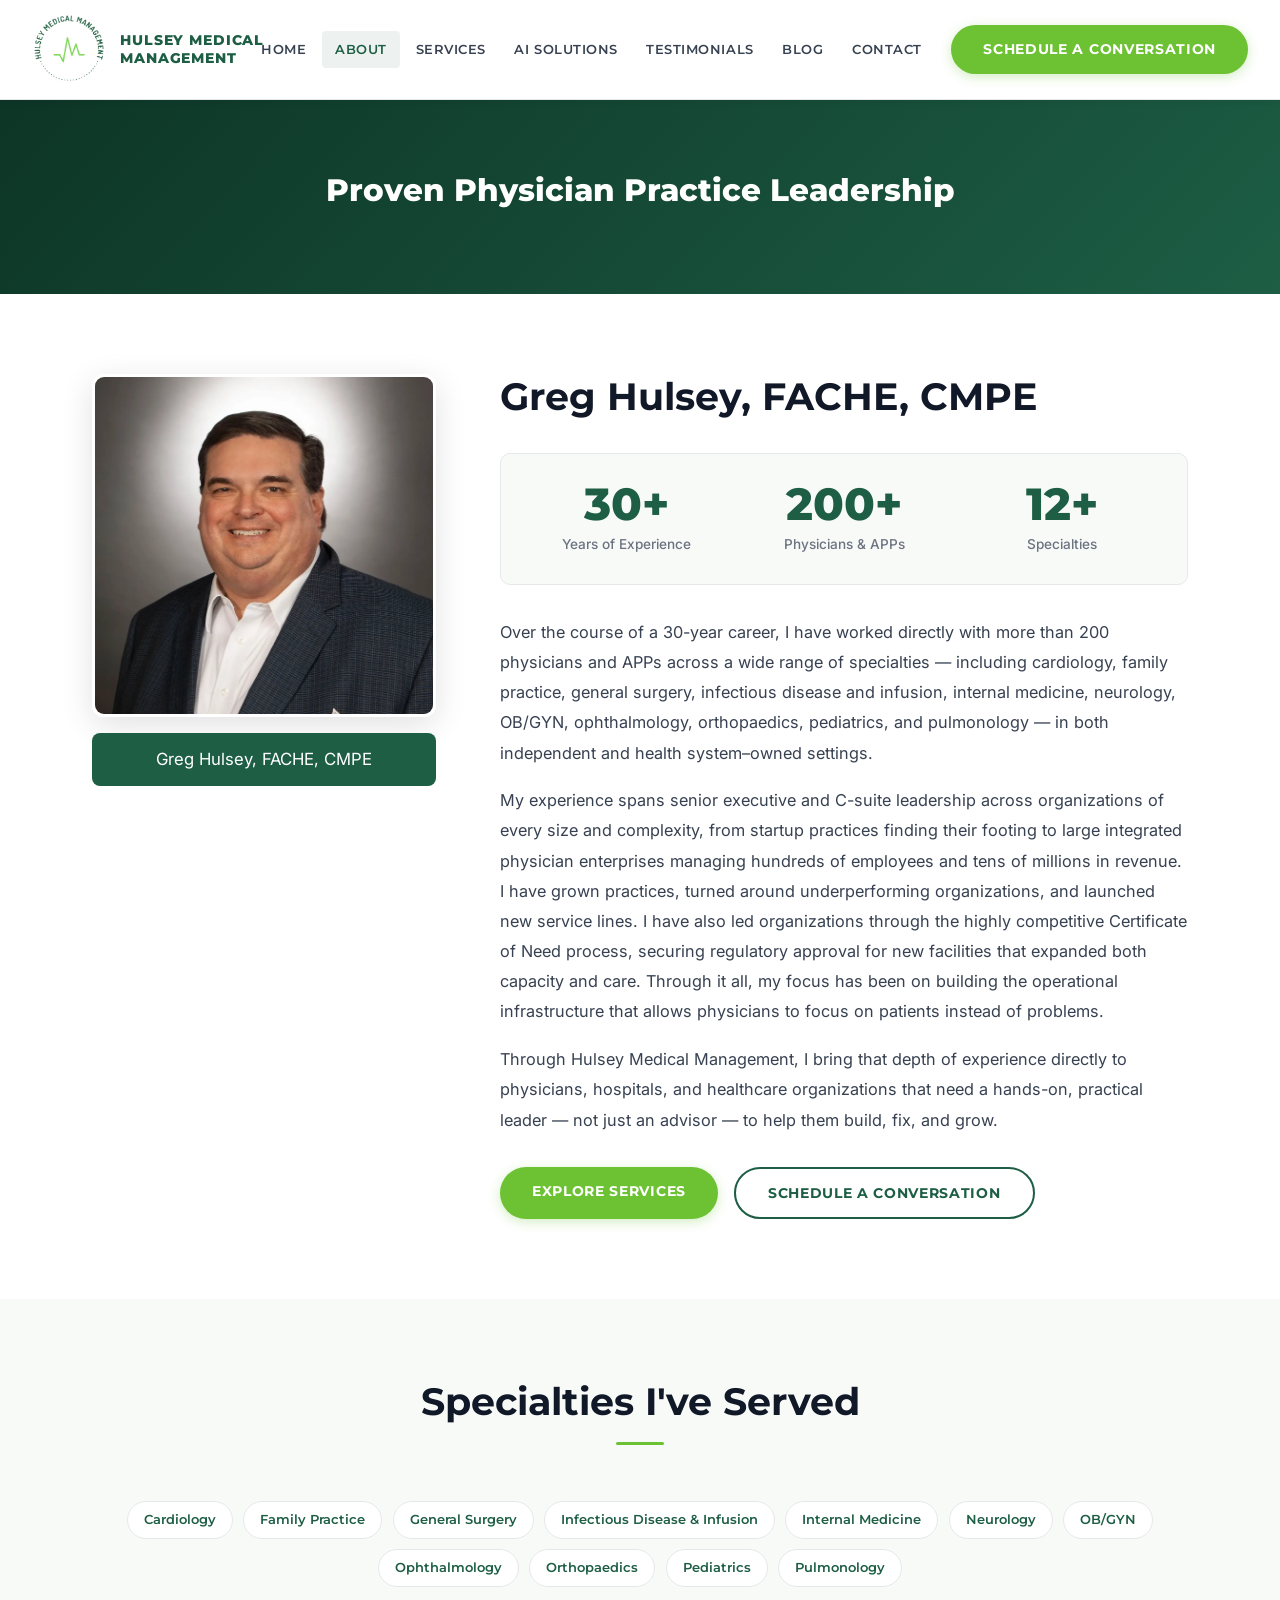
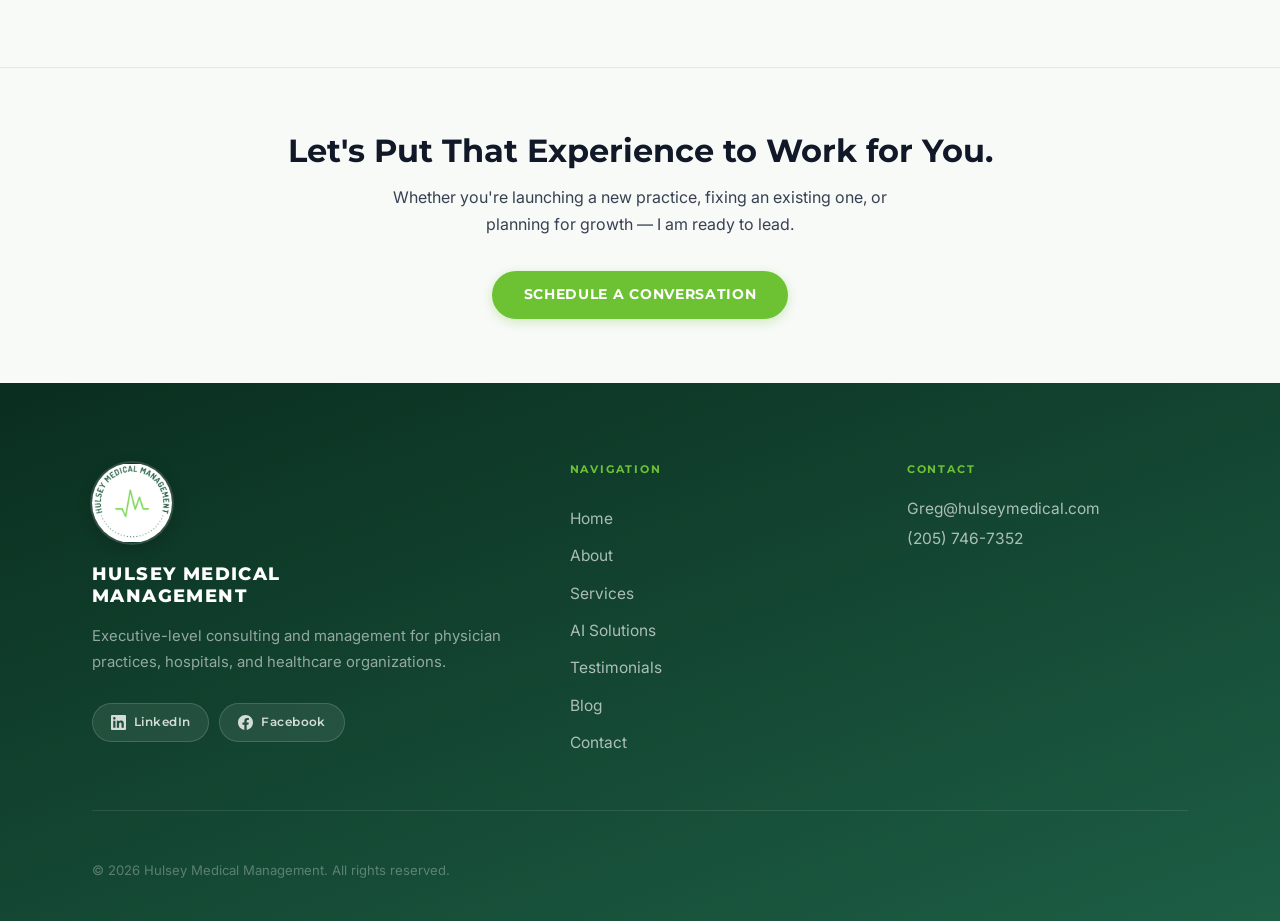
==== about.html @ b19ab96b "Fix hero logo clipping and increase size to 180px Replaced border with box-shadow on hero and footer" ====
﻿<!DOCTYPE html>
<html lang="en">
<head>
  <meta charset="UTF-8" />
  <meta name="viewport" content="width=device-width, initial-scale=1.0" />
  <title>About Greg Hulsey | Hulsey Medical Management</title>
  <meta name="description" content="30 years of senior executive and C-suite leadership across physician practices of every size and complexity." />
  <link rel="stylesheet" href="css/styles.css?v=3" />
</head>
<body>

  <nav class="nav" role="navigation" aria-label="Main navigation">
    <div class="nav__inner">
      <a href="index.html" class="nav__logo"><img src="images/logo.png" alt="Hulsey Medical Management" /><span class="nav__logo-text">Hulsey Medical<br>Management</span></a>
      <ul class="nav__links" role="list">
        <li><a href="index.html">Home</a></li>
        <li><a href="about.html">About</a></li>
        <li><a href="services.html">Services</a></li>
        <li><a href="ai-services.html">AI Solutions</a></li>
        <li><a href="testimonials.html">Testimonials</a></li>
        <li><a href="blog.html">Blog</a></li>
        <li><a href="contact.html">Contact</a></li>
      </ul>
      <div class="nav__actions">
        <a href="contact.html" class="btn btn--primary nav__cta">Schedule a Conversation</a>
        <button class="nav__hamburger" aria-label="Toggle menu"><span></span><span></span><span></span></button>
      </div>
    </div>
  </nav>
  <nav class="nav__mobile" aria-label="Mobile navigation">
    <a href="index.html">Home</a><a href="about.html">About</a><a href="services.html">Services</a>
    <a href="ai-services.html">AI Solutions</a><a href="testimonials.html">Testimonials</a>
    <a href="blog.html">Blog</a><a href="contact.html">Contact</a>
  </nav>

  <header class="page-header">
    <div class="container">
      <div class="fade-in">
        <h1>Proven Physician Practice Leadership</h1>
      </div>
    </div>
  </header>

  <section class="section">
    <div class="container">
      <div class="about-layout">

        <div class="about-photo fade-in">
          <img src="images/greg-hulsey.png" alt="Greg Hulsey, FACHE, CMPE" />
          <div class="about-photo__tag">
            <span>Greg Hulsey, FACHE, CMPE</span>
          </div>
        </div>

        <div class="about-content fade-in fade-in-delay-1">
          <h2>Greg Hulsey, FACHE, CMPE</h2>

          <div class="about-stats">
            <div style="text-align:center;">
              <div class="stat__number">30+</div>
              <div class="stat__label">Years of Experience</div>
            </div>
            <div style="text-align:center;">
              <div class="stat__number">200+</div>
              <div class="stat__label">Physicians &amp; APPs</div>
            </div>
            <div style="text-align:center;">
              <div class="stat__number">12+</div>
              <div class="stat__label">Specialties</div>
            </div>
          </div>

          <p>Over the course of a 30-year career, I have worked directly with more than 200 physicians and APPs across a wide range of specialties — including cardiology, family practice, general surgery, infectious disease and infusion, internal medicine, neurology, OB/GYN, ophthalmology, orthopaedics, pediatrics, and pulmonology — in both independent and health system–owned settings.</p>

          <p>My experience spans senior executive and C-suite leadership across organizations of every size and complexity, from startup practices finding their footing to large integrated physician enterprises managing hundreds of employees and tens of millions in revenue. I have grown practices, turned around underperforming organizations, and launched new service lines. I have also led organizations through the highly competitive Certificate of Need process, securing regulatory approval for new facilities that expanded both capacity and care. Through it all, my focus has been on building the operational infrastructure that allows physicians to focus on patients instead of problems.</p>

          <p>Through Hulsey Medical Management, I bring that depth of experience directly to physicians, hospitals, and healthcare organizations that need a hands-on, practical leader — not just an advisor — to help them build, fix, and grow.</p>

          <div style="margin-top: 2rem; display: flex; gap: 1rem; flex-wrap: wrap;">
            <a href="services.html" class="btn btn--primary">Explore Services</a>
            <a href="contact.html" class="btn btn--ghost">Schedule a Conversation</a>
          </div>
        </div>

      </div>
    </div>
  </section>

  <!-- SPECIALTIES -->
  <section class="section section--tinted">
    <div class="container">
      <div class="section__header fade-in">
        <h2>Specialties I've Served</h2>
        <div class="section__divider"></div>
      </div>
      <div style="display:flex; flex-wrap:wrap; gap:0.65rem; justify-content:center;" class="fade-in fade-in-delay-1">
        <span style="background:var(--white); border:1.5px solid var(--border); color:var(--dark-green); padding:0.45rem 1rem; border-radius:50px; font-family:'Montserrat',sans-serif; font-size:0.8rem; font-weight:600;">Cardiology</span>
        <span style="background:var(--white); border:1.5px solid var(--border); color:var(--dark-green); padding:0.45rem 1rem; border-radius:50px; font-family:'Montserrat',sans-serif; font-size:0.8rem; font-weight:600;">Family Practice</span>
        <span style="background:var(--white); border:1.5px solid var(--border); color:var(--dark-green); padding:0.45rem 1rem; border-radius:50px; font-family:'Montserrat',sans-serif; font-size:0.8rem; font-weight:600;">General Surgery</span>
        <span style="background:var(--white); border:1.5px solid var(--border); color:var(--dark-green); padding:0.45rem 1rem; border-radius:50px; font-family:'Montserrat',sans-serif; font-size:0.8rem; font-weight:600;">Infectious Disease &amp; Infusion</span>
        <span style="background:var(--white); border:1.5px solid var(--border); color:var(--dark-green); padding:0.45rem 1rem; border-radius:50px; font-family:'Montserrat',sans-serif; font-size:0.8rem; font-weight:600;">Internal Medicine</span>
        <span style="background:var(--white); border:1.5px solid var(--border); color:var(--dark-green); padding:0.45rem 1rem; border-radius:50px; font-family:'Montserrat',sans-serif; font-size:0.8rem; font-weight:600;">Neurology</span>
        <span style="background:var(--white); border:1.5px solid var(--border); color:var(--dark-green); padding:0.45rem 1rem; border-radius:50px; font-family:'Montserrat',sans-serif; font-size:0.8rem; font-weight:600;">OB/GYN</span>
        <span style="background:var(--white); border:1.5px solid var(--border); color:var(--dark-green); padding:0.45rem 1rem; border-radius:50px; font-family:'Montserrat',sans-serif; font-size:0.8rem; font-weight:600;">Ophthalmology</span>
        <span style="background:var(--white); border:1.5px solid var(--border); color:var(--dark-green); padding:0.45rem 1rem; border-radius:50px; font-family:'Montserrat',sans-serif; font-size:0.8rem; font-weight:600;">Orthopaedics</span>
        <span style="background:var(--white); border:1.5px solid var(--border); color:var(--dark-green); padding:0.45rem 1rem; border-radius:50px; font-family:'Montserrat',sans-serif; font-size:0.8rem; font-weight:600;">Pediatrics</span>
        <span style="background:var(--white); border:1.5px solid var(--border); color:var(--dark-green); padding:0.45rem 1rem; border-radius:50px; font-family:'Montserrat',sans-serif; font-size:0.8rem; font-weight:600;">Pulmonology</span>
      </div>
    </div>
  </section>

  <div class="cta-strip">
    <div class="container">
      <div class="fade-in">
        <h2>Let's Put That Experience to Work for You.</h2>
        <p>Whether you're launching a new practice, fixing an existing one, or planning for growth — I am ready to lead.</p>
        <a href="contact.html" class="btn btn--primary">Schedule a Conversation</a>
      </div>
    </div>
  </div>

  <footer class="footer">
    <div class="container">
      <div class="footer__inner">
        <div class="footer__brand">
          <img src="images/logo.png" alt="Hulsey Medical Management" class="footer__logo" />
          <div class="footer__brand-name">Hulsey Medical<br>Management</div>
          <p>Executive-level consulting and management for physician practices, hospitals, and healthcare organizations.</p>
          <div class="footer__social">
            <a href="https://www.linkedin.com/company/109544073" target="_blank" rel="noopener" class="footer__social-link"><svg xmlns="http://www.w3.org/2000/svg" width="15" height="15" viewBox="0 0 24 24" fill="currentColor"><path d="M20.447 20.452h-3.554v-5.569c0-1.328-.027-3.037-1.852-3.037-1.853 0-2.136 1.445-2.136 2.939v5.667H9.351V9h3.414v1.561h.046c.477-.9 1.637-1.85 3.37-1.85 3.601 0 4.267 2.37 4.267 5.455v6.286zM5.337 7.433c-1.144 0-2.063-.926-2.063-2.065 0-1.138.92-2.063 2.063-2.063 1.14 0 2.064.925 2.064 2.063 0 1.139-.925 2.065-2.064 2.065zm1.782 13.019H3.555V9h3.564v11.452zM22.225 0H1.771C.792 0 0 .774 0 1.729v20.542C0 23.227.792 24 1.771 24h20.451C23.2 24 24 23.227 24 22.271V1.729C24 .774 23.2 0 22.222 0h.003z"/></svg> LinkedIn</a>
            <a href="https://www.facebook.com/profile.php?id=61579314591625" target="_blank" rel="noopener" class="footer__social-link"><svg xmlns="http://www.w3.org/2000/svg" width="15" height="15" viewBox="0 0 24 24" fill="currentColor"><path d="M24 12.073c0-6.627-5.373-12-12-12s-12 5.373-12 12c0 5.99 4.388 10.954 10.125 11.854v-8.385H7.078v-3.47h3.047V9.43c0-3.007 1.792-4.669 4.533-4.669 1.312 0 2.686.235 2.686.235v2.953H15.83c-1.491 0-1.956.925-1.956 1.874v2.25h3.328l-.532 3.47h-2.796v8.385C19.612 23.027 24 18.062 24 12.073z"/></svg> Facebook</a>
          </div>
        </div>
        <div>
          <h4>Navigation</h4>
          <ul class="footer__links">
            <li><a href="index.html">Home</a></li>
            <li><a href="about.html">About</a></li>
            <li><a href="services.html">Services</a></li>
            <li><a href="ai-services.html">AI Solutions</a></li>
            <li><a href="testimonials.html">Testimonials</a></li>
            <li><a href="blog.html">Blog</a></li>
            <li><a href="contact.html">Contact</a></li>
          </ul>
        </div>
        <div class="footer__contact">
          <h4>Contact</h4>
          <p><a href="mailto:Greg@hulseymedical.com">Greg@hulseymedical.com</a></p>
          <p><a href="tel:+12057467352">(205) 746-7352</a></p>
        </div>
      </div>
      <div class="footer__bottom">
        <p>&copy; 2026 Hulsey Medical Management. All rights reserved.</p>
        
      </div>
    </div>
  </footer>

  <script src="js/main.js"></script>
</body>
</html>
---- css/styles.css ----
/* ============================================================
   HMM Website — Shared Stylesheet
   Colors: #1D5E45 (dark green), #6DC234 (lime), #f8faf8 (off-white)
   ============================================================ */

@import url('https://fonts.googleapis.com/css2?family=Montserrat:wght@400;600;700;800&family=Inter:wght@300;400;500;600&display=swap');

:root {
  --dark-green: #1D5E45;
  --lime-green: #6DC234;
  --lime-hover: #5aaa28;
  --off-white: #f8faf8;
  --border: #e5e7eb;
  --white: #ffffff;
  --text-dark: #111827;
  --text-body: #374151;
  --text-light: #6b7280;
  --shadow-sm: 0 1px 4px rgba(0,0,0,0.06);
  --shadow: 0 4px 20px rgba(0,0,0,0.07);
  --shadow-hover: 0 8px 32px rgba(0,0,0,0.12);
  --nav-height: 100px;
  --radius: 8px;
  --transition: all 0.25s ease;
}

*, *::before, *::after { box-sizing: border-box; margin: 0; padding: 0; }
html { scroll-behavior: smooth; font-size: 16px; }

body {
  font-family: 'Inter', system-ui, sans-serif;
  color: var(--text-body);
  background: var(--white);
  line-height: 1.7;
  padding-top: var(--nav-height);
}

img { max-width: 100%; height: auto; display: block; }
a { color: inherit; text-decoration: none; }
ul { list-style: none; }

/* ── Typography ── */
h1, h2, h3, h4 {
  font-family: 'Montserrat', sans-serif;
  font-weight: 700;
  line-height: 1.2;
  color: var(--text-dark);
}
h1 { font-size: clamp(2rem, 4.5vw, 3.6rem); font-weight: 800; }
h2 { font-size: clamp(1.6rem, 3vw, 2.5rem); }
h3 { font-size: clamp(1.1rem, 2vw, 1.35rem); }
h4 { font-size: 1rem; }
p { margin-bottom: 1.1rem; }
p:last-child { margin-bottom: 0; }

/* ── Layout ── */
.container { max-width: 1160px; margin: 0 auto; padding: 0 2rem; }

.section { padding: 80px 0; }
.section--tinted { background: var(--off-white); }

.section__header { text-align: center; margin-bottom: 56px; }
.section__header h2 { margin-bottom: 0.85rem; color: var(--text-dark); }
.section__header p { font-size: 1.05rem; max-width: 680px; margin: 0 auto; color: var(--text-body); }

.section__divider {
  width: 48px; height: 3px;
  background: var(--lime-green);
  border-radius: 2px;
  margin: 1rem auto 0;
}

/* ============================================================
   NAVIGATION — White bar
   ============================================================ */

.nav {
  position: fixed;
  top: 0; left: 0; right: 0;
  height: var(--nav-height);
  background: var(--white);
  z-index: 1000;
  border-bottom: 1px solid var(--border);
  box-shadow: 0 1px 8px rgba(0,0,0,0.06);
}

.nav__inner {
  display: grid;
  grid-template-columns: auto 1fr auto;
  align-items: center;
  height: 100%;
  max-width: 1280px;
  margin: 0 auto;
  padding: 0 2rem;
  gap: 1rem;
}

.nav__logo { display: flex; align-items: center; gap: 0.9rem; }
.nav__logo img { height: 72px; width: auto; object-fit: contain; flex-shrink: 0; }
.nav__logo-text {
  font-family: 'Montserrat', sans-serif;
  font-size: 0.88rem;
  font-weight: 800;
  letter-spacing: 0.06em;
  text-transform: uppercase;
  color: var(--dark-green);
  line-height: 1.25;
  white-space: nowrap;
}

.nav__links {
  display: flex;
  align-items: center;
  justify-content: center;
  gap: 0.1rem;
}

.nav__actions {
  display: flex;
  align-items: center;
  justify-content: flex-end;
  gap: 0.75rem;
}

.nav__cta {
  padding: 0.55rem 1.3rem;
  font-size: 0.75rem;
  white-space: nowrap;
}

.nav__links a {
  display: inline-block;
  padding: 0.45rem 0.85rem;
  color: var(--text-body);
  font-family: 'Montserrat', sans-serif;
  font-size: 0.8rem;
  font-weight: 600;
  letter-spacing: 0.04em;
  text-transform: uppercase;
  border-radius: 4px;
  transition: var(--transition);
  white-space: nowrap;
}

.nav__links a:hover {
  color: var(--dark-green);
  background: rgba(29,94,69,0.06);
}

.nav__links a.active {
  color: var(--dark-green);
  background: rgba(29,94,69,0.08);
}

/* Mobile hamburger */
.nav__hamburger {
  display: none;
  flex-direction: column;
  gap: 5px;
  cursor: pointer;
  padding: 8px;
  background: none;
  border: none;
}
.nav__hamburger span {
  display: block;
  width: 24px; height: 2px;
  background: var(--text-dark);
  border-radius: 2px;
  transition: var(--transition);
}
.nav__hamburger.open span:nth-child(1) { transform: translateY(7px) rotate(45deg); }
.nav__hamburger.open span:nth-child(2) { opacity: 0; }
.nav__hamburger.open span:nth-child(3) { transform: translateY(-7px) rotate(-45deg); }

.nav__mobile {
  display: none;
  position: fixed;
  top: var(--nav-height);
  left: 0; right: 0;
  background: var(--white);
  border-bottom: 1px solid var(--border);
  padding: 1rem 2rem 1.5rem;
  z-index: 999;
  flex-direction: column;
  gap: 0.15rem;
  box-shadow: 0 8px 24px rgba(0,0,0,0.08);
}
.nav__mobile.open { display: flex; }
.nav__mobile a {
  color: var(--text-body);
  font-family: 'Montserrat', sans-serif;
  font-size: 0.88rem;
  font-weight: 600;
  letter-spacing: 0.04em;
  text-transform: uppercase;
  padding: 0.65rem 0.75rem;
  border-radius: 4px;
  transition: var(--transition);
}
.nav__mobile a:hover { color: var(--dark-green); background: rgba(29,94,69,0.05); }
.nav__mobile a.active { color: var(--dark-green); font-weight: 700; }

/* ============================================================
   BUTTONS
   ============================================================ */

.btn {
  display: inline-block;
  padding: 0.8rem 2rem;
  border-radius: 50px;
  font-family: 'Montserrat', sans-serif;
  font-size: 0.85rem;
  font-weight: 700;
  letter-spacing: 0.05em;
  text-transform: uppercase;
  transition: var(--transition);
  cursor: pointer;
  border: none;
}
.btn--primary {
  background: var(--lime-green);
  color: var(--white);
  box-shadow: 0 3px 12px rgba(109,194,52,0.3);
}
.btn--primary:hover {
  background: var(--lime-hover);
  transform: translateY(-2px);
  box-shadow: 0 6px 20px rgba(109,194,52,0.4);
}
.btn--outline {
  background: transparent;
  color: var(--white);
  border: 2px solid rgba(255,255,255,0.55);
}
.btn--outline:hover {
  background: rgba(255,255,255,0.1);
  border-color: var(--white);
  transform: translateY(-2px);
}
.btn--green {
  background: var(--dark-green);
  color: var(--white);
}
.btn--green:hover {
  background: #174d38;
  transform: translateY(-2px);
  box-shadow: var(--shadow-hover);
}
.btn--ghost {
  background: transparent;
  color: var(--dark-green);
  border: 2px solid var(--dark-green);
}
.btn--ghost:hover {
  background: var(--dark-green);
  color: var(--white);
  transform: translateY(-2px);
}

/* ============================================================
   HERO
   ============================================================ */

.hero__logo { margin-bottom: 2rem; }
.hero__logo img {
  width: 180px;
  height: 180px;
  object-fit: contain;
  margin: 0 auto;
  border-radius: 50%;
  box-shadow: 0 0 0 3px rgba(109,194,52,0.5), 0 0 0 14px rgba(109,194,52,0.08), 0 8px 40px rgba(0,0,0,0.3);
}

.hero {
  position: relative;
  min-height: calc(90vh - var(--nav-height));
  display: flex;
  align-items: center;
  justify-content: center;
  text-align: center;
  background: linear-gradient(135deg, #0d3526 0%, var(--dark-green) 55%, #1a6b4a 100%);
  overflow: hidden;
}
.hero::before {
  content: '';
  position: absolute; inset: 0;
  background:
    radial-gradient(ellipse 55% 55% at 15% 85%, rgba(109,194,52,0.07) 0%, transparent 70%),
    radial-gradient(ellipse 40% 40% at 85% 15%, rgba(109,194,52,0.05) 0%, transparent 70%);
  pointer-events: none;
}
.hero__content {
  position: relative; z-index: 1;
  max-width: 820px;
  padding: 4rem 2rem;
}
.hero__eyebrow {
  display: inline-block;
  background: rgba(109,194,52,0.15);
  color: var(--lime-green);
  font-family: 'Montserrat', sans-serif;
  font-size: 0.75rem; font-weight: 700;
  letter-spacing: 0.16em; text-transform: uppercase;
  padding: 0.35rem 1.1rem;
  border-radius: 50px;
  border: 1px solid rgba(109,194,52,0.28);
  margin-bottom: 1.5rem;
}
.hero h1 { color: var(--white); margin-bottom: 1.4rem; }
.hero__sub {
  font-size: 1.1rem;
  color: rgba(255,255,255,0.78);
  max-width: 640px;
  margin: 0 auto 2.5rem;
  line-height: 1.8;
}
.hero__cta { display: flex; gap: 1rem; justify-content: center; flex-wrap: wrap; }

/* ============================================================
   HOME — INTRO BLOCK
   ============================================================ */

.intro-block { padding: 80px 0; }
.intro-block__inner { max-width: 820px; margin: 0 auto; text-align: center; }
.intro-block h2 { font-size: clamp(1.5rem, 2.8vw, 2.1rem); margin-bottom: 1.25rem; }
.intro-block p { font-size: 1.05rem; line-height: 1.85; }

/* ============================================================
   HOME — SERVICE PREVIEW CARDS
   ============================================================ */

.preview-grid {
  display: grid;
  grid-template-columns: repeat(auto-fit, minmax(230px, 1fr));
  gap: 1.25rem;
}
.preview-card {
  background: var(--white);
  border-radius: var(--radius);
  padding: 1.75rem 1.5rem;
  border: 1px solid var(--border);
  border-top: 3px solid var(--lime-green);
  box-shadow: var(--shadow-sm);
  transition: var(--transition);
}
.preview-card:hover {
  transform: translateY(-3px);
  box-shadow: var(--shadow);
  border-top-color: var(--dark-green);
}
.preview-card h4 { color: var(--dark-green); margin-bottom: 0.5rem; font-size: 0.95rem; }
.preview-card p { font-size: 0.88rem; line-height: 1.65; margin: 0; }

/* ============================================================
   STAT NUMBERS (used on Home + About)
   ============================================================ */

.stats-row {
  display: grid;
  grid-template-columns: repeat(auto-fit, minmax(160px, 1fr));
  gap: 2rem;
  text-align: center;
}
.stat__number {
  font-family: 'Montserrat', sans-serif;
  font-size: 2.8rem; font-weight: 800;
  color: var(--dark-green);
  line-height: 1;
  margin-bottom: 0.4rem;
}
.stat__label { font-size: 0.85rem; color: var(--text-light); font-weight: 500; }

/* ============================================================
   ABOUT PAGE
   ============================================================ */

.about-layout {
  display: grid;
  grid-template-columns: 1fr 2fr;
  gap: 4rem;
  align-items: start;
}
.about-photo { position: sticky; top: calc(var(--nav-height) + 2rem); }
.about-photo img {
  width: 100%; border-radius: 12px;
  box-shadow: var(--shadow-hover);
  border: 3px solid var(--white);
}
.about-photo__tag {
  margin-top: 1rem;
  background: var(--dark-green);
  color: var(--white);
  text-align: center;
  padding: 0.75rem 1rem;
  border-radius: var(--radius);
}
.about-photo__tag strong { font-family: 'Montserrat',sans-serif; font-size: 1.05rem; }
.about-photo__tag span { font-size: 1.05rem; }

.about-stats {
  display: grid;
  grid-template-columns: repeat(3, 1fr);
  gap: 1.5rem;
  margin: 2rem 0;
  padding: 1.75rem;
  background: var(--off-white);
  border-radius: 10px;
  border: 1px solid var(--border);
}
.about-content h2 { margin-bottom: 1.25rem; }
.about-content p { font-size: 1.02rem; line-height: 1.85; }

/* ============================================================
   ACCORDION — Services
   ============================================================ */

.accordion-list {
  max-width: 860px;
  margin: 0 auto;
  border-top: 1px solid var(--border);
}

.accordion-item {
  border-bottom: 1px solid var(--border);
}

.accordion-header {
  display: flex;
  align-items: center;
  justify-content: space-between;
  width: 100%;
  padding: 1.4rem 0;
  background: none;
  border: none;
  cursor: pointer;
  text-align: left;
  gap: 1rem;
  transition: var(--transition);
}

.accordion-header:hover .accordion-title {
  color: var(--dark-green);
}

.accordion-title {
  font-family: 'Montserrat', sans-serif;
  font-size: 1.05rem;
  font-weight: 700;
  color: var(--text-dark);
  transition: var(--transition);
  line-height: 1.3;
}

.accordion-icon {
  flex-shrink: 0;
  width: 28px; height: 28px;
  border-radius: 50%;
  border: 1.5px solid var(--border);
  display: flex; align-items: center; justify-content: center;
  transition: var(--transition);
  color: var(--text-light);
}

.accordion-icon svg {
  width: 14px; height: 14px;
  stroke: currentColor;
  transition: transform 0.3s ease;
  fill: none;
  stroke-width: 2.5;
  stroke-linecap: round;
  stroke-linejoin: round;
}

.accordion-body {
  max-height: 0;
  overflow: hidden;
  transition: max-height 0.4s ease, padding 0.3s ease;
}

.accordion-body__inner {
  padding: 0 0 1.75rem 0;
  padding-right: 3rem;
}

.accordion-body__inner p {
  font-size: 0.98rem;
  line-height: 1.85;
  color: var(--text-body);
}

/* Open state */
.accordion-item.open .accordion-title { color: var(--dark-green); }
.accordion-item.open .accordion-icon {
  background: var(--dark-green);
  border-color: var(--dark-green);
  color: var(--white);
}
.accordion-item.open .accordion-icon svg { transform: rotate(180deg); }
.accordion-item.open .accordion-body { max-height: 600px; }

/* ============================================================
   AI SERVICES PAGE
   ============================================================ */

.ai-hero {
  background: linear-gradient(135deg, #0d3526, var(--dark-green));
  padding: 90px 0;
  text-align: center;
  color: var(--white);
}
.ai-hero h1 { color: var(--white); margin-bottom: 1rem; }
.ai-hero p { color: rgba(255,255,255,0.78); font-size: 1.05rem; max-width: 680px; margin: 0 auto; }

.featured-tool {
  background: var(--white);
  border-radius: 12px;
  box-shadow: var(--shadow-hover);
  border: 1px solid var(--border);
  overflow: hidden;
  margin-bottom: 2.5rem;
}
.featured-tool__header {
  background: var(--dark-green);
  padding: 2.5rem;
  text-align: center;
}
.featured-tool__header h2 { color: var(--white); margin-bottom: 0.4rem; }
.featured-tool__header p { color: rgba(255,255,255,0.75); font-size: 1.05rem; margin: 0; }
.featured-tool__body { padding: 2.5rem; }
.featured-tool__body > p { font-size: 1.02rem; line-height: 1.8; margin-bottom: 2rem; }

.features-grid {
  display: grid;
  grid-template-columns: repeat(auto-fill, minmax(210px, 1fr));
  gap: 1rem;
  margin-bottom: 2.5rem;
}
.feature-item {
  background: var(--off-white);
  border: 1px solid var(--border);
  border-radius: var(--radius);
  padding: 1.2rem;
  display: flex; align-items: flex-start; gap: 0.7rem;
}
.feature-item__icon { font-size: 1.3rem; flex-shrink: 0; margin-top: 0.1rem; }
.feature-item h4 { font-size: 0.88rem; color: var(--dark-green); margin-bottom: 0.2rem; }
.feature-item p { font-size: 0.83rem; line-height: 1.5; margin: 0; }
.featured-tool__ctas { display: flex; gap: 1rem; flex-wrap: wrap; }

.coming-soon {
  background: var(--off-white);
  border: 1px solid var(--border);
  border-radius: 12px;
  padding: 2.5rem;
  text-align: center;
}
.coming-soon h3 { margin-bottom: 0.75rem; }
.coming-soon p { max-width: 560px; margin: 0 auto; }

/* ============================================================
   TESTIMONIALS PAGE
   ============================================================ */

.testimonials-grid {
  display: grid;
  grid-template-columns: repeat(auto-fill, minmax(300px, 1fr));
  gap: 1.75rem;
}
.testimonial-card {
  background: var(--white);
  border-radius: 10px;
  padding: 2.25rem;
  box-shadow: var(--shadow);
  border: 1px solid var(--border);
  border-top: 3px solid var(--lime-green);
  position: relative;
  transition: var(--transition);
}
.testimonial-card:hover {
  transform: translateY(-4px);
  box-shadow: var(--shadow-hover);
}
.testimonial-card::before {
  content: '\201C';
  font-family: Georgia, serif;
  font-size: 4.5rem;
  color: var(--lime-green);
  opacity: 0.2;
  line-height: 1;
  position: absolute;
  top: 1rem; left: 1.5rem;
  pointer-events: none;
}
.testimonial-card__quote {
  font-size: 1rem;
  line-height: 1.8;
  color: var(--text-dark);
  font-style: italic;
  margin-bottom: 1.5rem;
  padding-top: 1.5rem;
}
.testimonial-card__attr { display: flex; align-items: center; gap: 0.85rem; }
.testimonial-card__avatar {
  width: 44px; height: 44px;
  border-radius: 50%;
  background: var(--dark-green);
  display: flex; align-items: center; justify-content: center;
  color: var(--white);
  font-family: 'Montserrat', sans-serif;
  font-weight: 700; font-size: 1rem;
  flex-shrink: 0;
}
.testimonial-card__name { font-family: 'Montserrat',sans-serif; font-weight: 700; color: var(--dark-green); font-size: 0.88rem; margin-bottom: 0.1rem; }
.testimonial-card__role { font-size: 0.8rem; color: var(--text-light); }

/* ============================================================
   BLOG PAGE
   ============================================================ */

.blog-grid {
  display: grid;
  grid-template-columns: repeat(auto-fill, minmax(320px, 1fr));
  gap: 1.75rem;
}
.blog-card {
  background: var(--white);
  border-radius: 10px;
  border: 1px solid var(--border);
  box-shadow: var(--shadow-sm);
  overflow: hidden;
  transition: var(--transition);
  display: flex; flex-direction: column;
}
.blog-card:hover { transform: translateY(-4px); box-shadow: var(--shadow); }
.blog-card__stripe { height: 4px; background: linear-gradient(90deg, var(--dark-green), var(--lime-green)); }
.blog-card__body { padding: 1.75rem; flex-grow: 1; display: flex; flex-direction: column; }
.blog-card__meta { font-size: 0.78rem; color: var(--text-light); text-transform: uppercase; letter-spacing: 0.06em; margin-bottom: 0.65rem; }
.blog-card h3 { font-size: 1.12rem; margin-bottom: 0.75rem; line-height: 1.35; }
.blog-card h3 a { color: var(--text-dark); transition: var(--transition); }
.blog-card h3 a:hover { color: var(--dark-green); }
.blog-card p { font-size: 0.92rem; line-height: 1.7; flex-grow: 1; margin-bottom: 1.25rem; }
.blog-card__link {
  font-family: 'Montserrat',sans-serif; font-size: 0.8rem; font-weight: 700;
  letter-spacing: 0.05em; text-transform: uppercase;
  color: var(--lime-green); display: inline-flex; align-items: center; gap: 0.35rem;
  transition: var(--transition);
}
.blog-card__link:hover { color: var(--dark-green); gap: 0.55rem; }

/* ============================================================
   BLOG POST PAGE
   ============================================================ */

.post-header {
  background: var(--dark-green);
  padding: 72px 0 56px;
  text-align: center;
  color: var(--white);
}
.post-header__meta { font-size: 0.8rem; color: rgba(255,255,255,0.55); text-transform: uppercase; letter-spacing: 0.08em; margin-bottom: 1rem; }
.post-header h1 { color: var(--white); font-size: clamp(1.7rem, 3.5vw, 2.8rem); max-width: 780px; margin: 0 auto 1rem; }
.post-header__author { color: rgba(255,255,255,0.72); font-size: 0.92rem; }

.post-body { max-width: 760px; margin: 0 auto; padding: 64px 2rem; }
.post-body p { font-size: 1.03rem; line-height: 1.9; color: var(--text-body); margin-bottom: 1.35rem; }
.post-body h2 { font-size: 1.55rem; margin: 2.5rem 0 0.9rem; }
.post-body h3 { font-size: 1.2rem; color: var(--dark-green); margin: 1.75rem 0 0.65rem; }
.post-body h4 { font-size: 1rem; color: var(--dark-green); margin: 1.35rem 0 0.45rem; }
.post-body ol, .post-body ul { margin: 1rem 0 1.5rem 1.5rem; }
.post-body li { font-size: 1.02rem; line-height: 1.8; color: var(--text-body); margin-bottom: 0.5rem; }
.post-body ol { list-style: decimal; }
.post-body ul { list-style: disc; }
.post-back { text-align: center; padding: 2rem 0 4rem; border-top: 1px solid var(--border); margin-top: 3rem; }

/* ============================================================
   CONTACT PAGE
   ============================================================ */

.contact-layout {
  display: grid;
  grid-template-columns: 1fr 1.6fr;
  gap: 4rem;
  align-items: start;
}
.contact-info h3 { margin-bottom: 0.5rem; }
.contact-info > p { font-size: 1rem; line-height: 1.75; margin-bottom: 2rem; }

.contact-detail { display: flex; align-items: flex-start; gap: 1rem; margin-bottom: 1.25rem; }
.contact-detail__icon {
  width: 42px; height: 42px;
  background: var(--off-white);
  border: 1px solid var(--border);
  border-radius: 50%;
  display: flex; align-items: center; justify-content: center;
  font-size: 1rem; flex-shrink: 0;
}
.contact-detail__text strong { display: block; font-family: 'Montserrat',sans-serif; font-size: 0.75rem; text-transform: uppercase; letter-spacing: 0.06em; color: var(--text-light); margin-bottom: 0.15rem; }
.contact-detail__text a, .contact-detail__text span { font-size: 0.93rem; color: var(--dark-green); font-weight: 500; transition: var(--transition); }
.contact-detail__text a:hover { color: var(--lime-green); }

.social-links { display: flex; gap: 0.65rem; margin-top: 2rem; flex-wrap: wrap; }
.social-link {
  display: inline-flex; align-items: center; gap: 0.45rem;
  padding: 0.55rem 1.1rem;
  border-radius: 50px;
  background: var(--off-white);
  border: 1px solid var(--border);
  color: var(--dark-green);
  font-family: 'Montserrat',sans-serif; font-size: 0.78rem; font-weight: 700;
  transition: var(--transition);
}
.social-link:hover { background: var(--dark-green); color: var(--white); border-color: var(--dark-green); }

.contact-form {
  background: var(--white);
  border-radius: 12px;
  box-shadow: var(--shadow-hover);
  border: 1px solid var(--border);
  padding: 2.25rem;
}
.contact-form h3 { margin-bottom: 1.75rem; font-size: 1.35rem; }
.form-group { margin-bottom: 1.1rem; }
.form-group label {
  display: block;
  font-family: 'Montserrat',sans-serif; font-size: 0.75rem; font-weight: 600;
  text-transform: uppercase; letter-spacing: 0.05em;
  color: var(--text-light); margin-bottom: 0.45rem;
}
.form-group input, .form-group textarea {
  width: 100%;
  padding: 0.8rem 1rem;
  border: 1.5px solid var(--border);
  border-radius: var(--radius);
  font-family: 'Inter', sans-serif; font-size: 0.93rem;
  color: var(--text-dark); background: var(--off-white);
  transition: var(--transition); outline: none;
}
.form-group input:focus, .form-group textarea:focus {
  border-color: var(--dark-green);
  background: var(--white);
  box-shadow: 0 0 0 3px rgba(29,94,69,0.08);
}
.form-group textarea { height: 130px; resize: vertical; }
.form-row { display: grid; grid-template-columns: 1fr 1fr; gap: 1rem; }
.form-submit { margin-top: 0.5rem; }
.form-submit .btn { width: 100%; }

/* ============================================================
   PAGE HEADER (shared dark green banner on inner pages)
   ============================================================ */

.page-header {
  background: linear-gradient(135deg, #0d3526, var(--dark-green));
  padding: 72px 0;
  text-align: center;
  color: var(--white);
}
.page-header h1 { color: var(--white); margin-bottom: 0.85rem; font-size: clamp(1.4rem, 2.4vw, 2.2rem); }
.page-header p { color: rgba(255,255,255,0.76); font-size: 1.05rem; max-width: 640px; margin: 0 auto; }

.eyebrow {
  display: inline-block;
  background: rgba(109,194,52,0.15);
  color: var(--lime-green);
  font-family: 'Montserrat',sans-serif;
  font-size: 0.73rem; font-weight: 700;
  letter-spacing: 0.14em; text-transform: uppercase;
  padding: 0.35rem 1.1rem;
  border-radius: 50px;
  border: 1px solid rgba(109,194,52,0.28);
  margin-bottom: 1.1rem;
}

/* ============================================================
   CTA STRIP (lightweight, before footer)
   ============================================================ */

.cta-strip {
  background: var(--off-white);
  border-top: 1px solid var(--border);
  padding: 64px 0;
  text-align: center;
}
.cta-strip h2 { margin-bottom: 0.85rem; font-size: clamp(1.4rem, 2.5vw, 2rem); }
.cta-strip p { color: var(--text-body); font-size: 1rem; max-width: 520px; margin: 0 auto 2rem; }

/* ============================================================
   FOOTER
   ============================================================ */

.footer {
  background: linear-gradient(160deg, #0a2e1f 0%, var(--dark-green) 100%);
  color: rgba(255,255,255,0.72);
  padding: 5rem 0 2.5rem;
}
.footer__inner {
  display: grid;
  grid-template-columns: 1.5fr 1fr 1fr;
  gap: 3.5rem;
  margin-bottom: 3rem;
  padding-bottom: 3rem;
  border-bottom: 1px solid rgba(255,255,255,0.1);
}
.footer__logo {
  width: 80px;
  height: 80px;
  object-fit: contain;
  border-radius: 50%;
  margin-bottom: 1.25rem;
  box-shadow: 0 0 0 2px rgba(255,255,255,0.15), 0 4px 16px rgba(0,0,0,0.2);
}
.footer__brand-name {
  font-family: 'Montserrat', sans-serif;
  font-size: 1.1rem;
  font-weight: 800;
  color: var(--white);
  text-transform: uppercase;
  letter-spacing: 0.08em;
  line-height: 1.25;
  margin-bottom: 1rem;
}
.footer__brand p { color: rgba(255,255,255,0.55); font-size: 0.93rem; line-height: 1.75; margin-bottom: 1.75rem; }
.footer__social { display: flex; gap: 0.65rem; flex-wrap: wrap; }
.footer__social-link {
  display: inline-flex; align-items: center; gap: 0.5rem;
  padding: 0.5rem 1.1rem;
  background: rgba(255,255,255,0.08);
  border: 1px solid rgba(255,255,255,0.15);
  border-radius: 50px;
  color: rgba(255,255,255,0.8);
  font-family: 'Montserrat', sans-serif;
  font-size: 0.76rem; font-weight: 600; letter-spacing: 0.04em;
  transition: var(--transition);
}
.footer__social-link:hover { background: var(--lime-green); border-color: var(--lime-green); color: var(--white); }
.footer__social-link svg { flex-shrink: 0; }
.footer h4 {
  color: var(--lime-green);
  font-family: 'Montserrat', sans-serif;
  font-size: 0.7rem; font-weight: 700;
  text-transform: uppercase; letter-spacing: 0.16em;
  margin-bottom: 1.5rem;
}
.footer__links { display: flex; flex-direction: column; gap: 0.05rem; }
.footer__links a {
  display: block;
  color: rgba(255,255,255,0.65);
  font-size: 0.97rem;
  padding: 0.32rem 0;
  transition: var(--transition);
}
.footer__links a:hover { color: var(--white); padding-left: 0.4rem; }
.footer__contact p { color: rgba(255,255,255,0.65); font-size: 0.97rem; line-height: 1; margin-bottom: 0.9rem; }
.footer__contact a { color: rgba(255,255,255,0.65); transition: var(--transition); }
.footer__contact a:hover { color: var(--lime-green); }
.footer__bottom {
  display: flex; justify-content: space-between; align-items: center; gap: 1rem; flex-wrap: wrap;
}
.footer__bottom p { color: rgba(255,255,255,0.3); font-size: 0.82rem; margin: 0; }

/* ============================================================
   SCROLL ANIMATIONS
   ============================================================ */

.fade-in { opacity: 0; transform: translateY(20px); transition: opacity 0.6s ease, transform 0.6s ease; }
.fade-in.visible { opacity: 1; transform: translateY(0); }
.fade-in-delay-1 { transition-delay: 0.1s; }
.fade-in-delay-2 { transition-delay: 0.2s; }
.fade-in-delay-3 { transition-delay: 0.3s; }
.fade-in-delay-4 { transition-delay: 0.4s; }

/* ============================================================
   RESPONSIVE
   ============================================================ */

@media (max-width: 900px) {
  .nav__inner { display: flex; justify-content: space-between; }
  .nav__links { display: none; }
  .nav__cta { display: none; }
  .nav__hamburger { display: flex; }
  .about-layout { grid-template-columns: 1fr; }
  .about-photo { position: static; }
  .about-photo img { max-width: 300px; margin: 0 auto; }
  .about-stats { grid-template-columns: 1fr 1fr; }
  .contact-layout { grid-template-columns: 1fr; }
  .footer__inner { grid-template-columns: 1fr 1fr; }
  .form-row { grid-template-columns: 1fr; }
  .accordion-body__inner { padding-right: 0; }
}

@media (max-width: 600px) {
  .section { padding: 56px 0; }
  .hero { min-height: 85vh; }
  .hero__content { padding: 3rem 1.5rem; }
  .footer__inner { grid-template-columns: 1fr; gap: 2rem; }
  .about-stats { grid-template-columns: 1fr; }
  .hero__cta { flex-direction: column; align-items: center; }
  .testimonials-grid { grid-template-columns: 1fr; }
  .blog-grid { grid-template-columns: 1fr; }
}
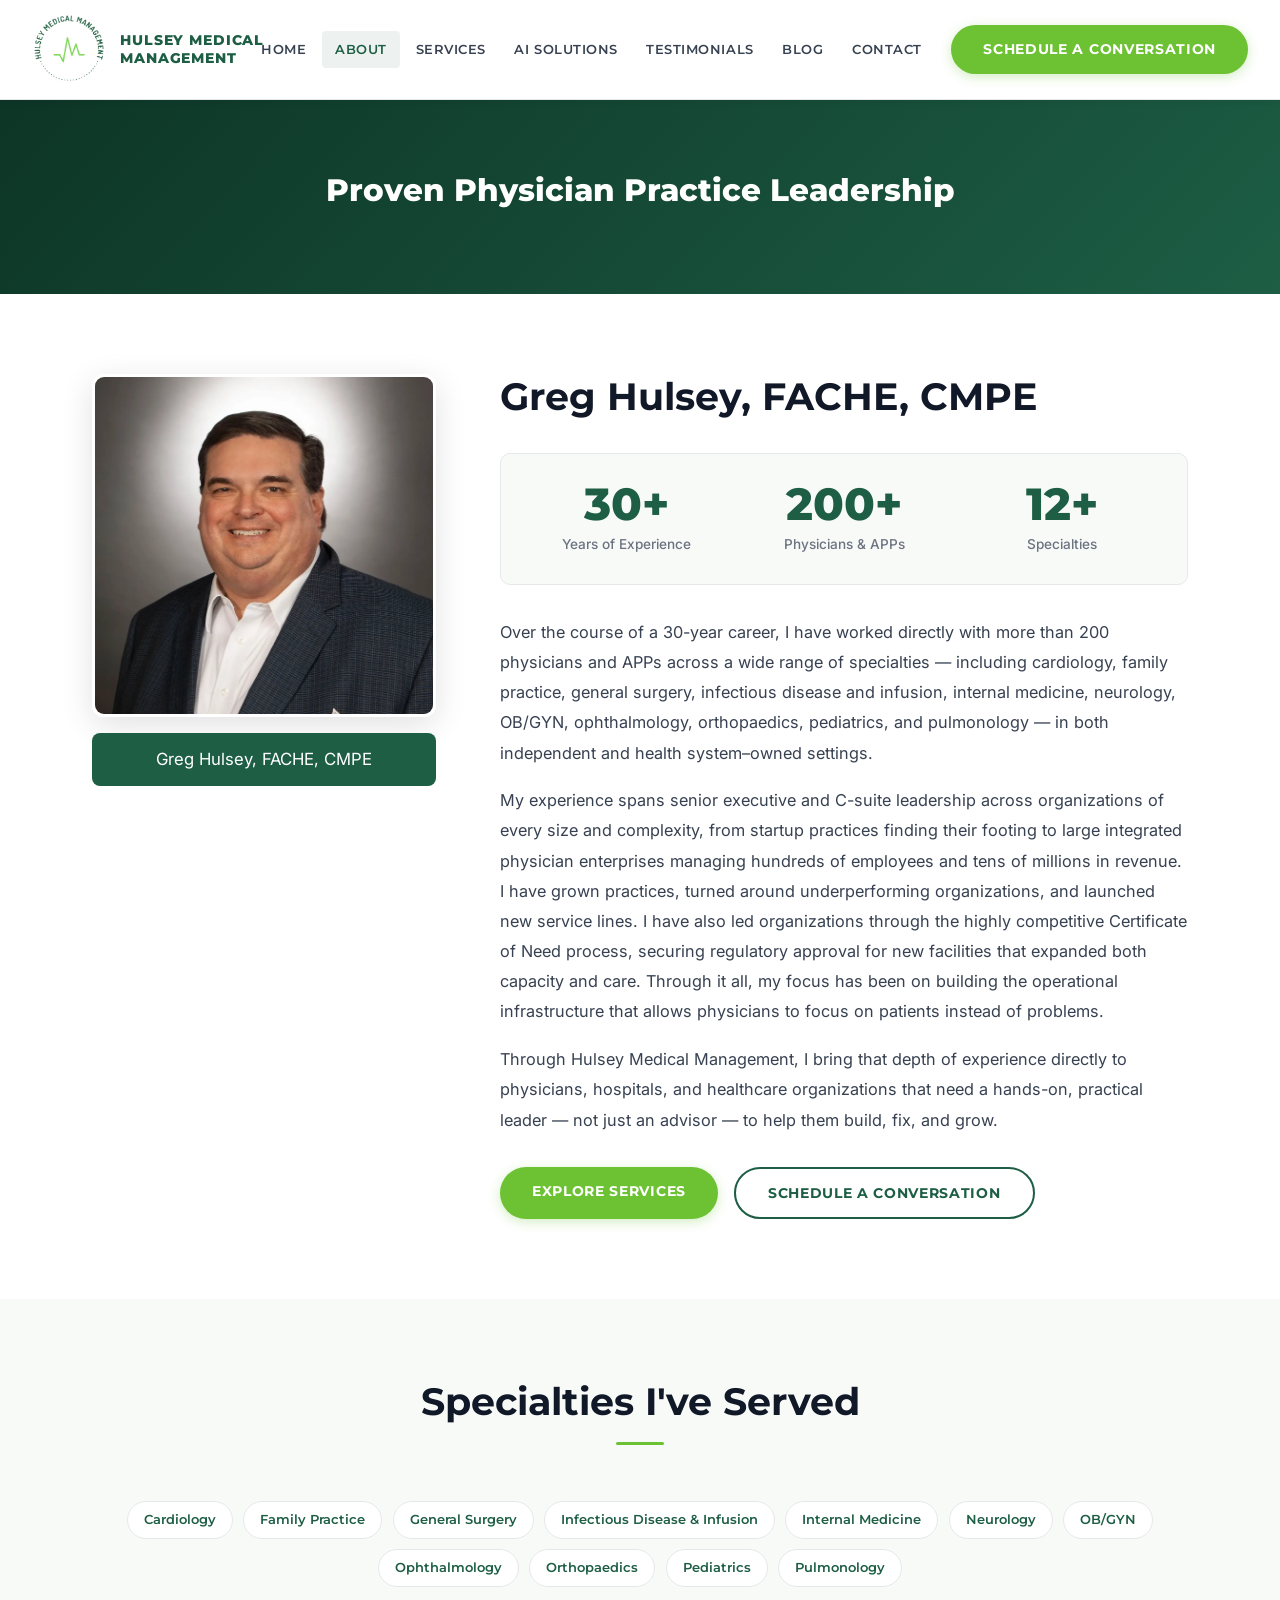
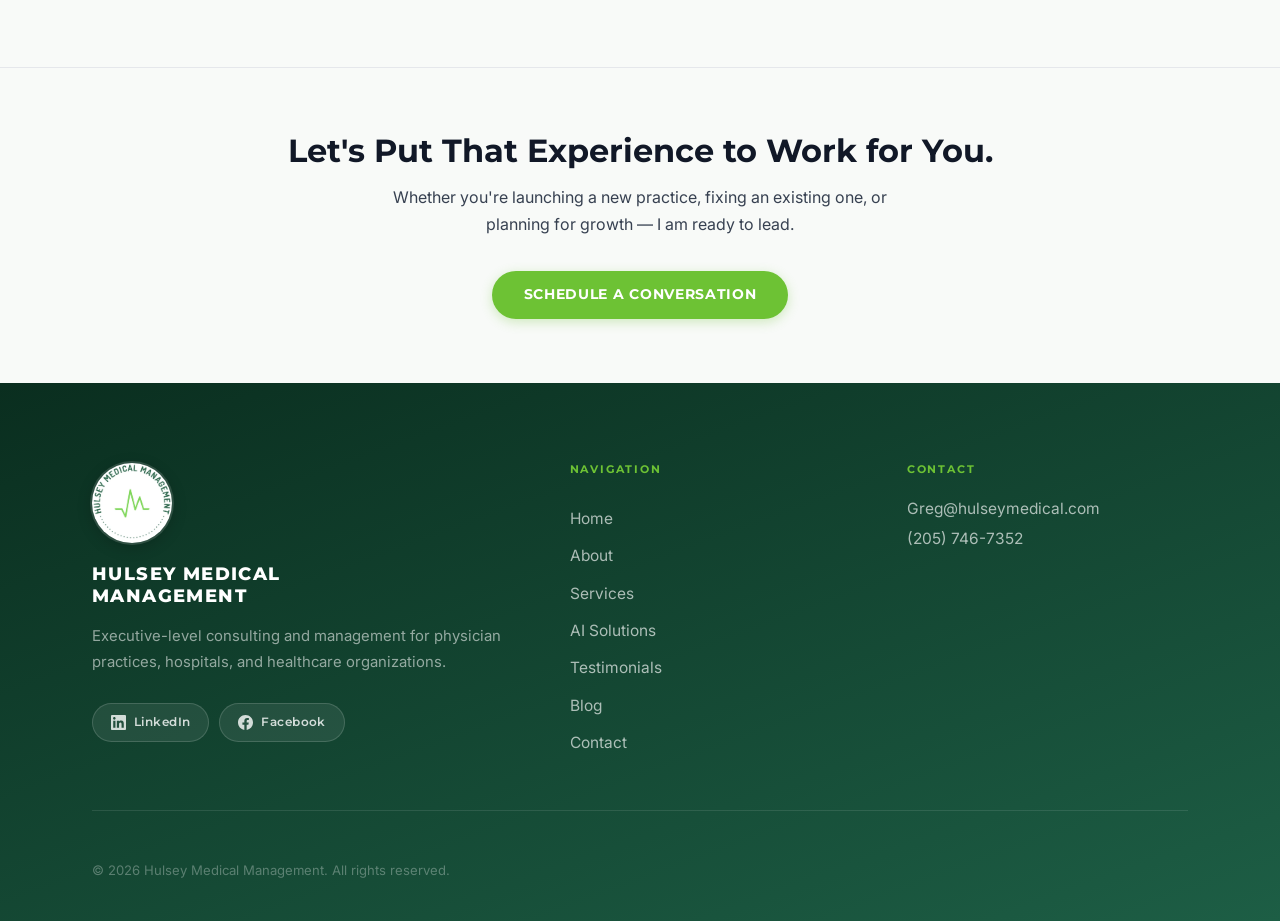
==== commit 064f9646: "Fix logo circle clipping with object-fit cover Switching from object-fit contain to cover prevents t" ====
--- a/about.html
+++ b/about.html
@@ -5,7 +5,7 @@
   <meta name="viewport" content="width=device-width, initial-scale=1.0" />
   <title>About Greg Hulsey | Hulsey Medical Management</title>
   <meta name="description" content="30 years of senior executive and C-suite leadership across physician practices of every size and complexity." />
-  <link rel="stylesheet" href="css/styles.css?v=3" />
+  <link rel="stylesheet" href="css/styles.css?v=4" />
 </head>
 <body>
 
--- a/css/styles.css
+++ b/css/styles.css
@@ -265,7 +265,7 @@
 .hero__logo img {
   width: 180px;
   height: 180px;
-  object-fit: contain;
+  object-fit: cover;
   margin: 0 auto;
   border-radius: 50%;
   box-shadow: 0 0 0 3px rgba(109,194,52,0.5), 0 0 0 14px rgba(109,194,52,0.08), 0 8px 40px rgba(0,0,0,0.3);
@@ -804,7 +804,7 @@
 .footer__logo {
   width: 80px;
   height: 80px;
-  object-fit: contain;
+  object-fit: cover;
   border-radius: 50%;
   margin-bottom: 1.25rem;
   box-shadow: 0 0 0 2px rgba(255,255,255,0.15), 0 4px 16px rgba(0,0,0,0.2);
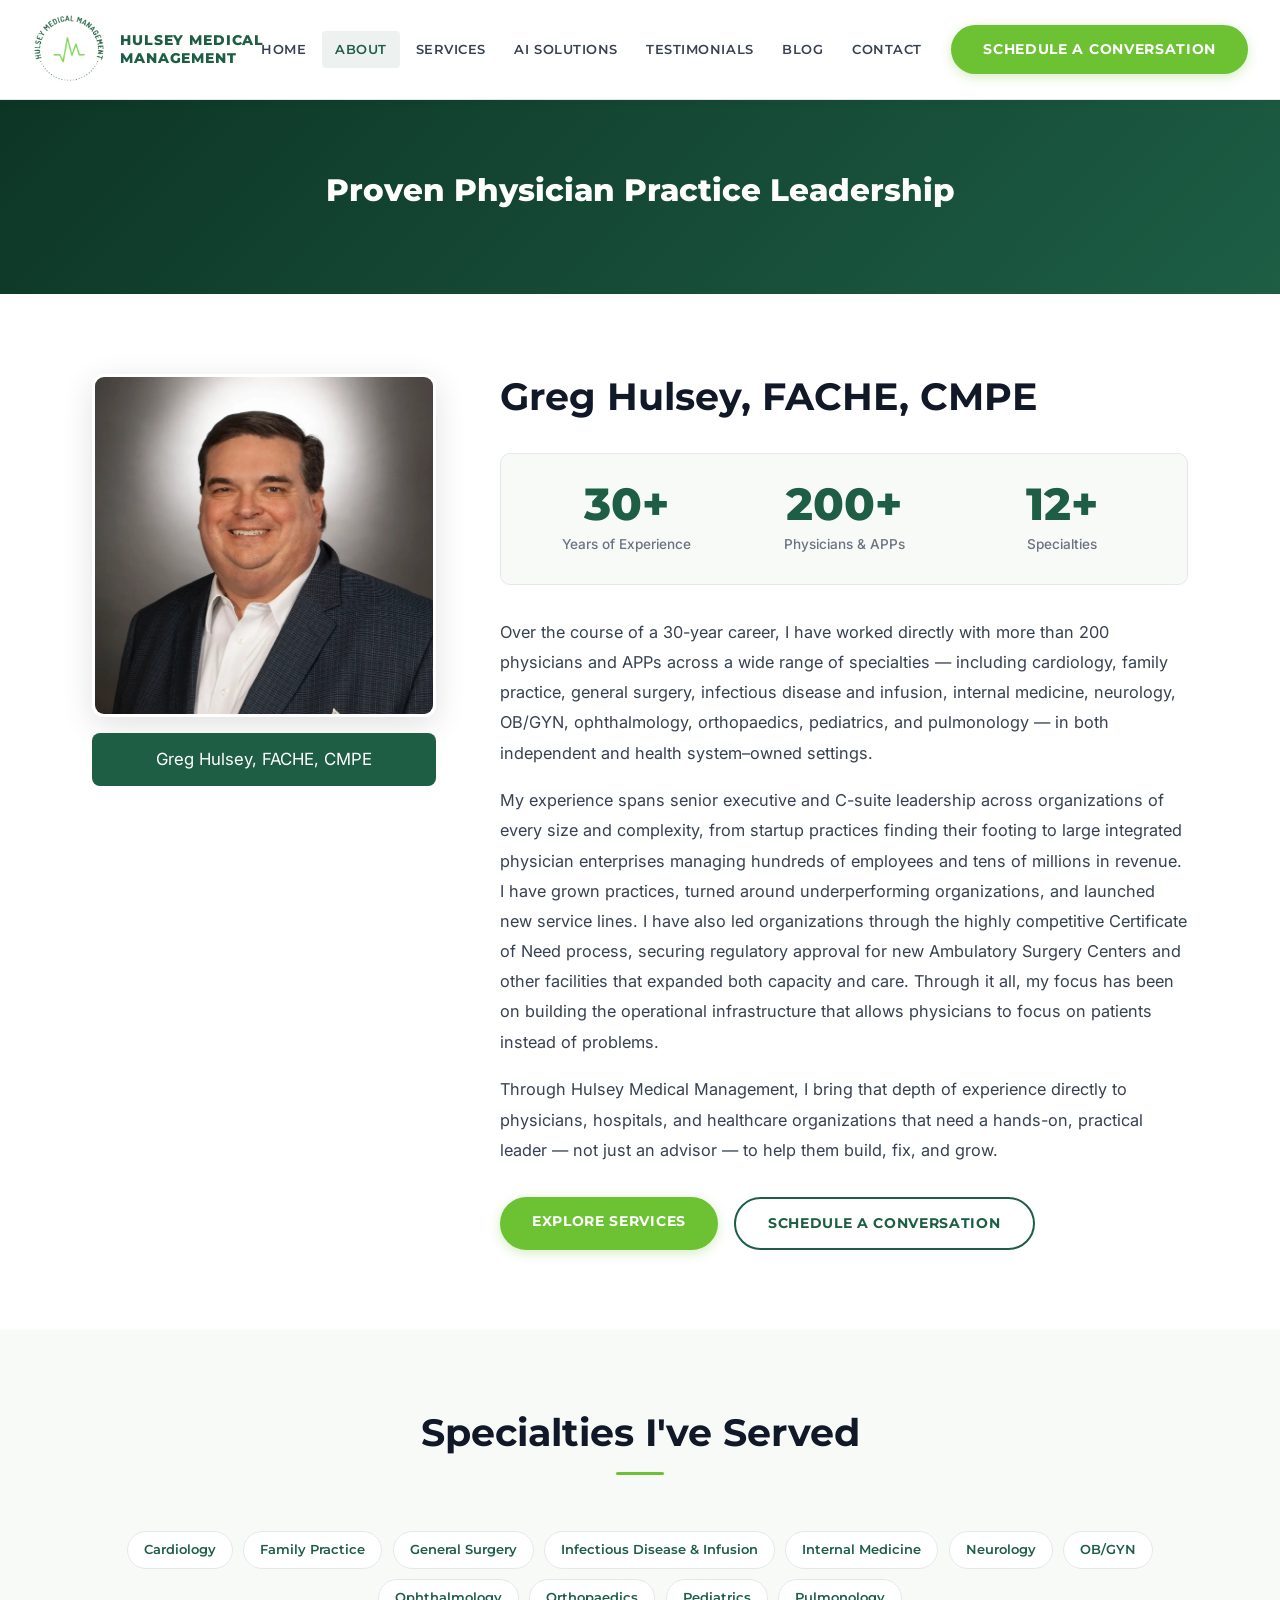
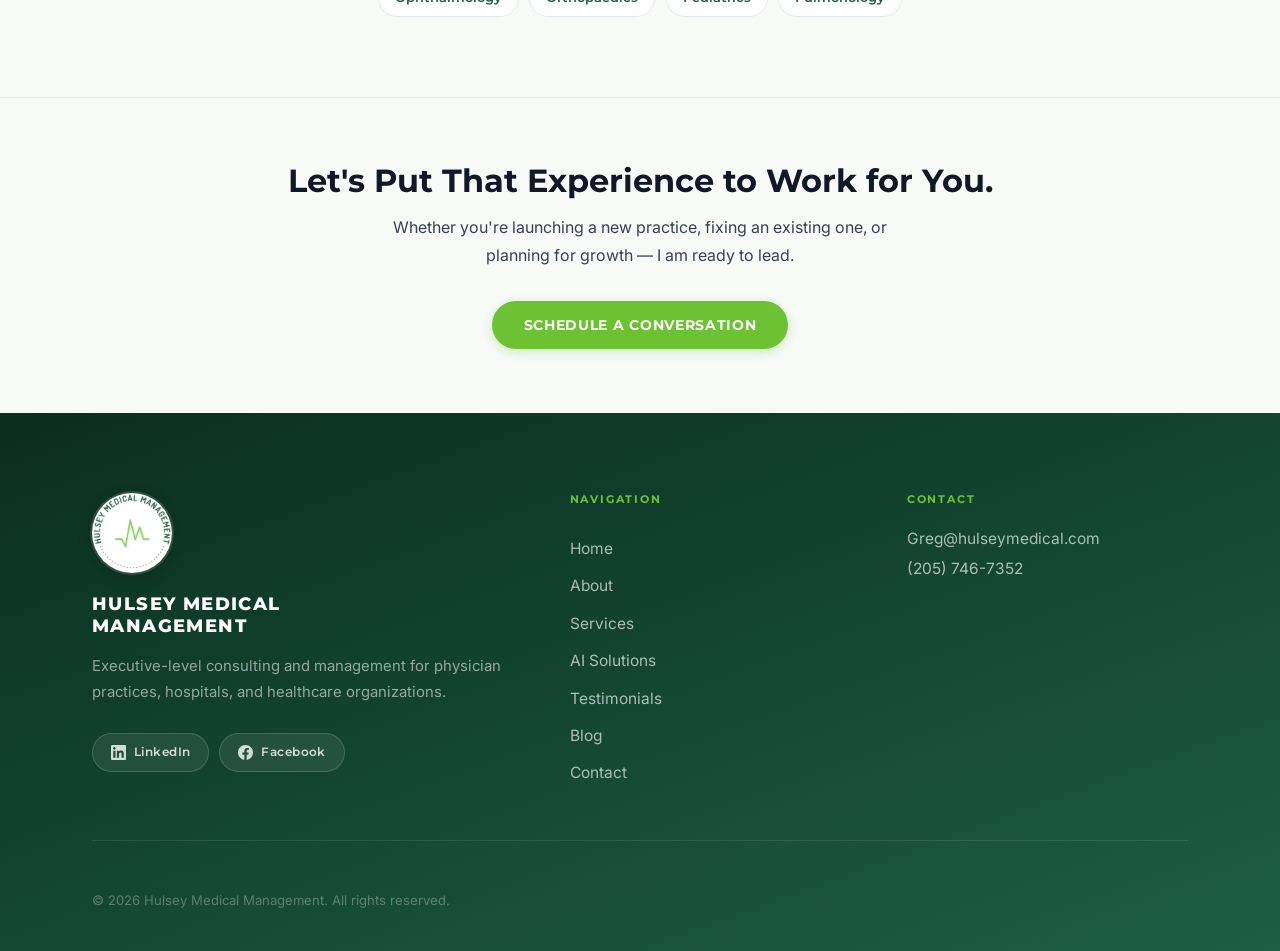
==== commit e5a75972: "Add Ambulatory Surgery Center reference to About page bio" ====
--- a/about.html
+++ b/about.html
@@ -72,7 +72,7 @@
 
           <p>Over the course of a 30-year career, I have worked directly with more than 200 physicians and APPs across a wide range of specialties — including cardiology, family practice, general surgery, infectious disease and infusion, internal medicine, neurology, OB/GYN, ophthalmology, orthopaedics, pediatrics, and pulmonology — in both independent and health system–owned settings.</p>
 
-          <p>My experience spans senior executive and C-suite leadership across organizations of every size and complexity, from startup practices finding their footing to large integrated physician enterprises managing hundreds of employees and tens of millions in revenue. I have grown practices, turned around underperforming organizations, and launched new service lines. I have also led organizations through the highly competitive Certificate of Need process, securing regulatory approval for new facilities that expanded both capacity and care. Through it all, my focus has been on building the operational infrastructure that allows physicians to focus on patients instead of problems.</p>
+          <p>My experience spans senior executive and C-suite leadership across organizations of every size and complexity, from startup practices finding their footing to large integrated physician enterprises managing hundreds of employees and tens of millions in revenue. I have grown practices, turned around underperforming organizations, and launched new service lines. I have also led organizations through the highly competitive Certificate of Need process, securing regulatory approval for new Ambulatory Surgery Centers and other facilities that expanded both capacity and care. Through it all, my focus has been on building the operational infrastructure that allows physicians to focus on patients instead of problems.</p>
 
           <p>Through Hulsey Medical Management, I bring that depth of experience directly to physicians, hospitals, and healthcare organizations that need a hands-on, practical leader — not just an advisor — to help them build, fix, and grow.</p>
 
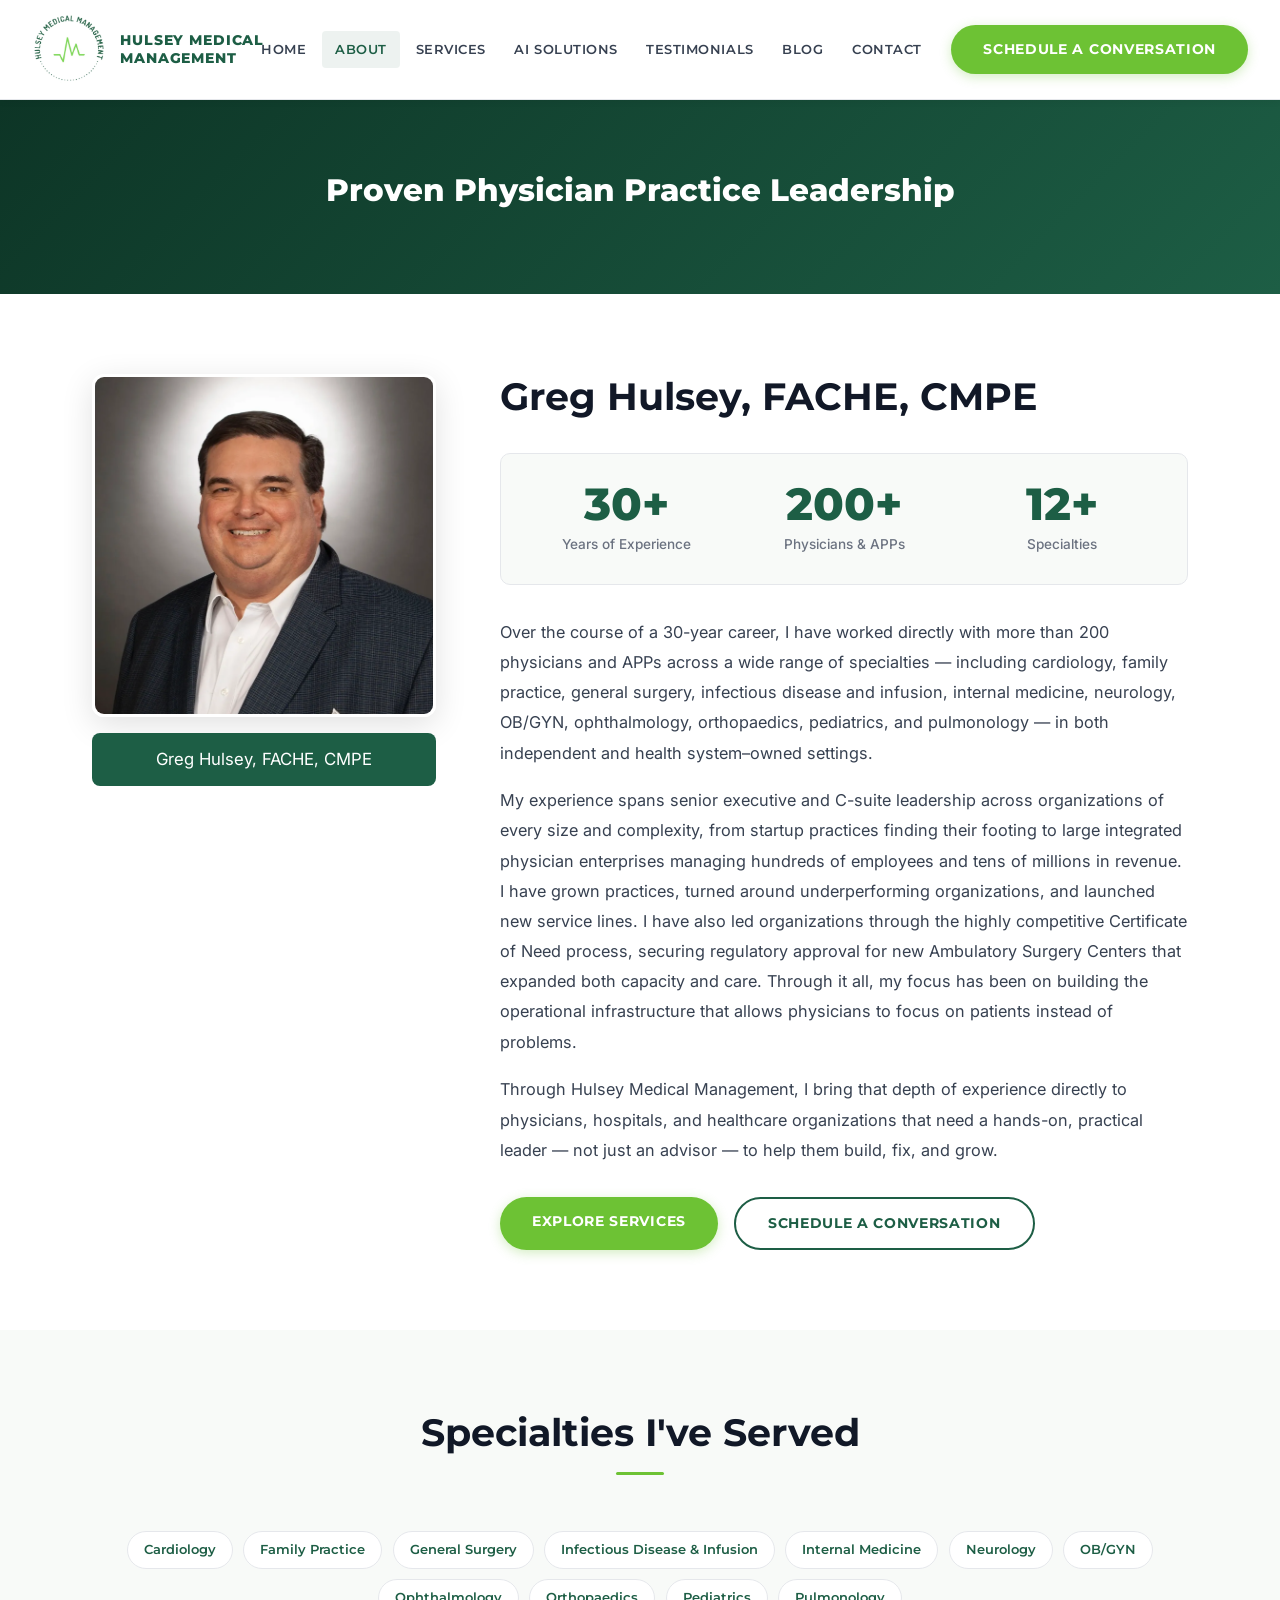
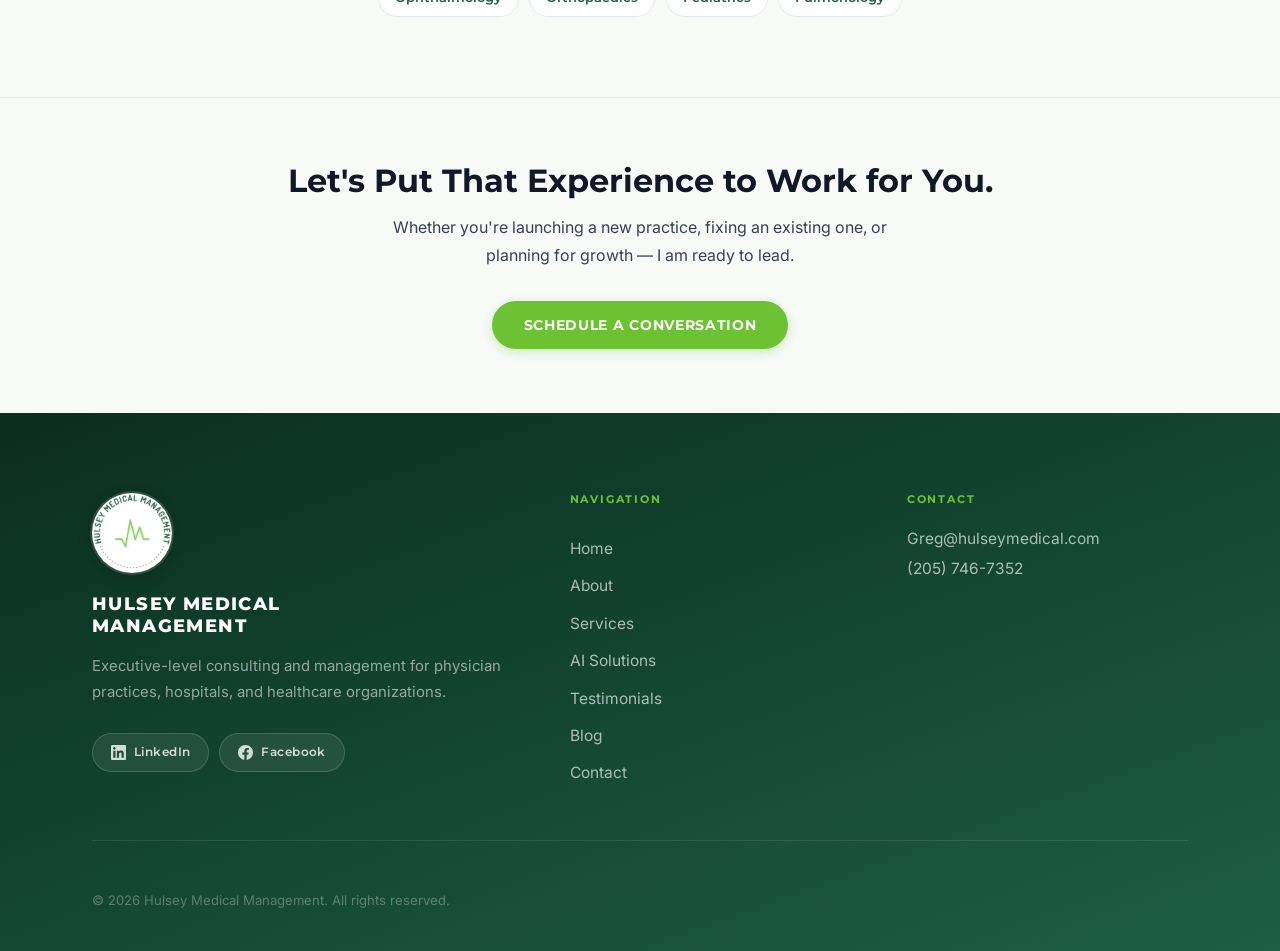
==== commit e1adb791: "Tighten ASC sentence on About page" ====
--- a/about.html
+++ b/about.html
@@ -72,7 +72,7 @@
 
           <p>Over the course of a 30-year career, I have worked directly with more than 200 physicians and APPs across a wide range of specialties — including cardiology, family practice, general surgery, infectious disease and infusion, internal medicine, neurology, OB/GYN, ophthalmology, orthopaedics, pediatrics, and pulmonology — in both independent and health system–owned settings.</p>
 
-          <p>My experience spans senior executive and C-suite leadership across organizations of every size and complexity, from startup practices finding their footing to large integrated physician enterprises managing hundreds of employees and tens of millions in revenue. I have grown practices, turned around underperforming organizations, and launched new service lines. I have also led organizations through the highly competitive Certificate of Need process, securing regulatory approval for new Ambulatory Surgery Centers and other facilities that expanded both capacity and care. Through it all, my focus has been on building the operational infrastructure that allows physicians to focus on patients instead of problems.</p>
+          <p>My experience spans senior executive and C-suite leadership across organizations of every size and complexity, from startup practices finding their footing to large integrated physician enterprises managing hundreds of employees and tens of millions in revenue. I have grown practices, turned around underperforming organizations, and launched new service lines. I have also led organizations through the highly competitive Certificate of Need process, securing regulatory approval for new Ambulatory Surgery Centers that expanded both capacity and care. Through it all, my focus has been on building the operational infrastructure that allows physicians to focus on patients instead of problems.</p>
 
           <p>Through Hulsey Medical Management, I bring that depth of experience directly to physicians, hospitals, and healthcare organizations that need a hands-on, practical leader — not just an advisor — to help them build, fix, and grow.</p>
 
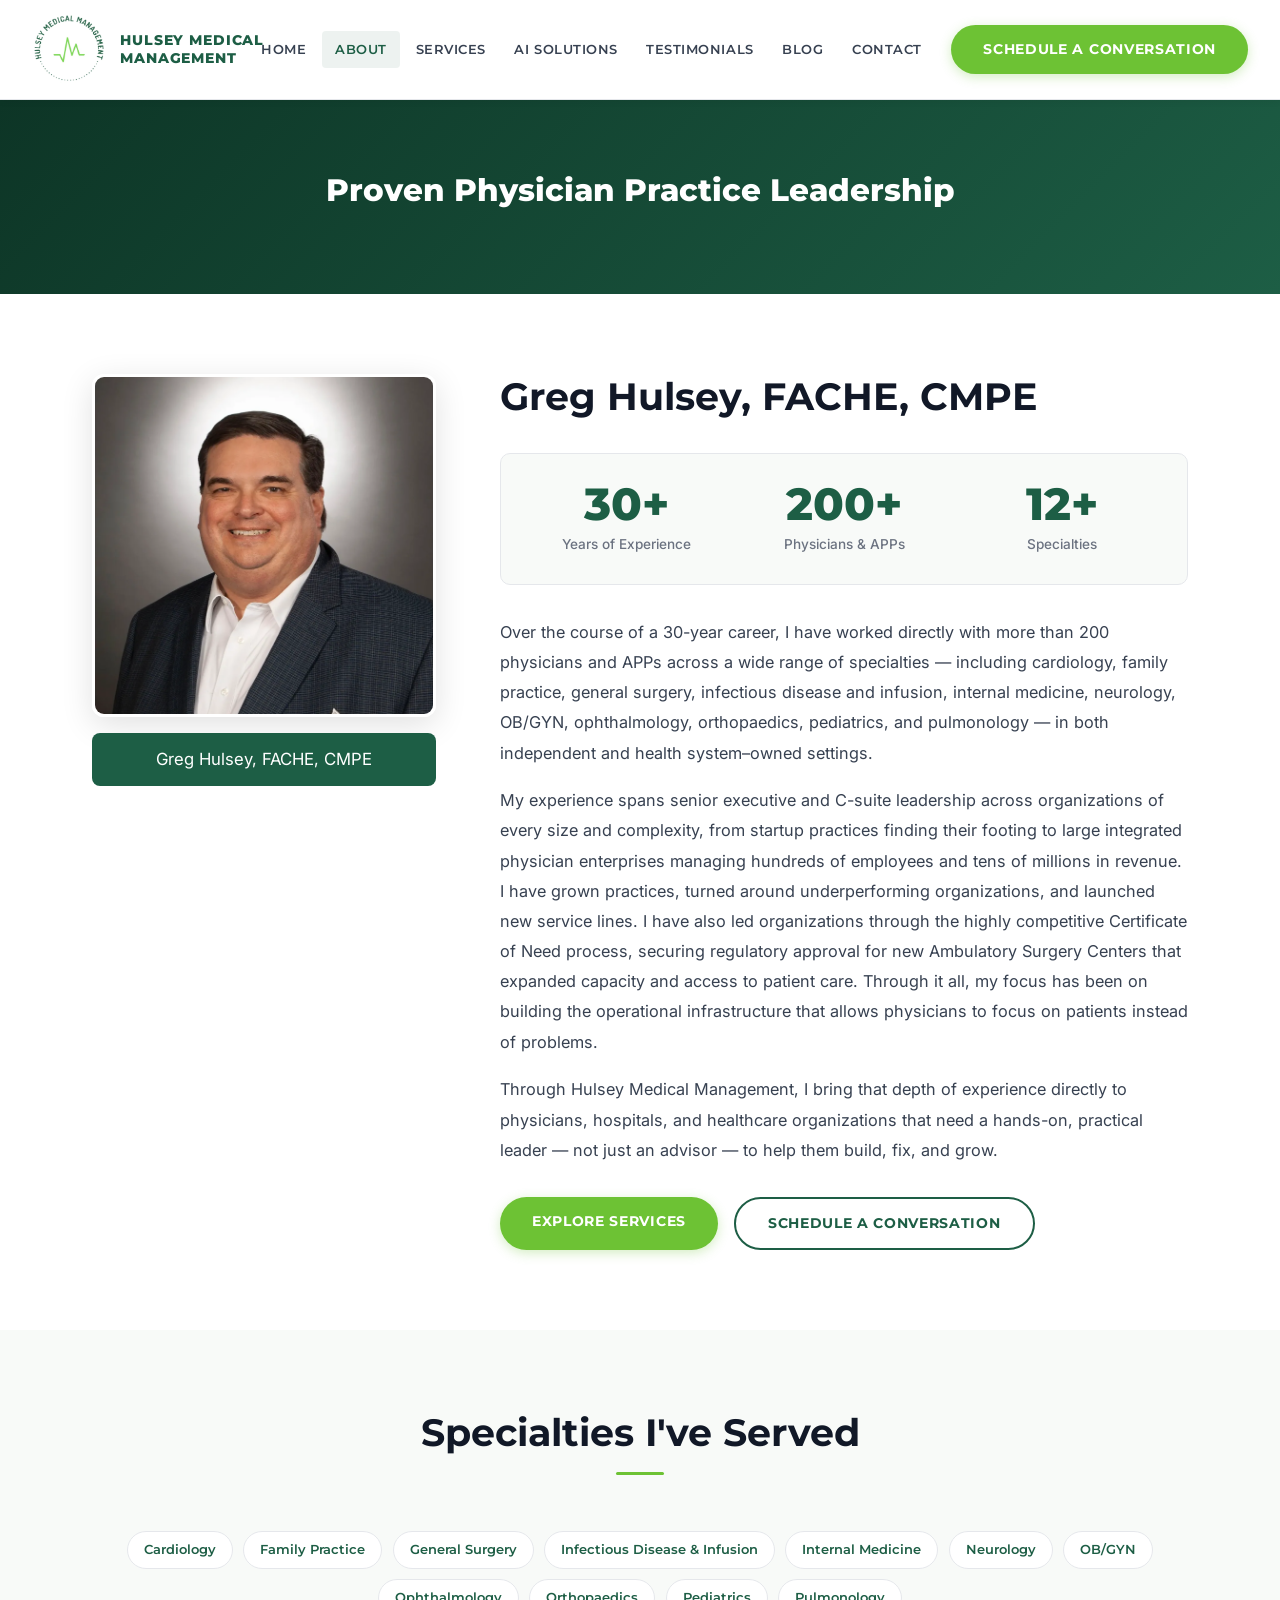
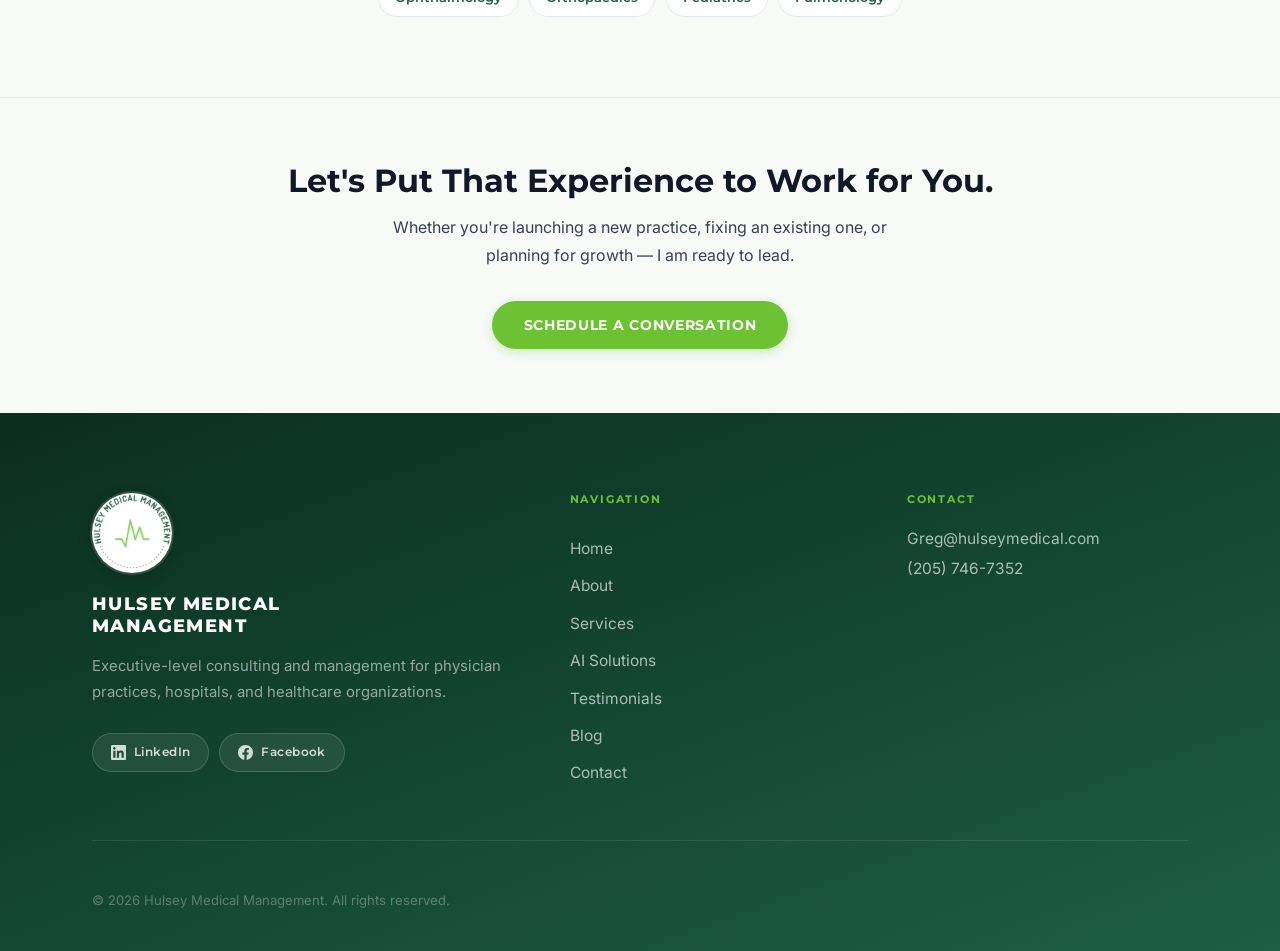
==== commit 0dd6d279: "Update ASC sentence wording on About page" ====
--- a/about.html
+++ b/about.html
@@ -72,7 +72,7 @@
 
           <p>Over the course of a 30-year career, I have worked directly with more than 200 physicians and APPs across a wide range of specialties — including cardiology, family practice, general surgery, infectious disease and infusion, internal medicine, neurology, OB/GYN, ophthalmology, orthopaedics, pediatrics, and pulmonology — in both independent and health system–owned settings.</p>
 
-          <p>My experience spans senior executive and C-suite leadership across organizations of every size and complexity, from startup practices finding their footing to large integrated physician enterprises managing hundreds of employees and tens of millions in revenue. I have grown practices, turned around underperforming organizations, and launched new service lines. I have also led organizations through the highly competitive Certificate of Need process, securing regulatory approval for new Ambulatory Surgery Centers that expanded both capacity and care. Through it all, my focus has been on building the operational infrastructure that allows physicians to focus on patients instead of problems.</p>
+          <p>My experience spans senior executive and C-suite leadership across organizations of every size and complexity, from startup practices finding their footing to large integrated physician enterprises managing hundreds of employees and tens of millions in revenue. I have grown practices, turned around underperforming organizations, and launched new service lines. I have also led organizations through the highly competitive Certificate of Need process, securing regulatory approval for new Ambulatory Surgery Centers that expanded capacity and access to patient care. Through it all, my focus has been on building the operational infrastructure that allows physicians to focus on patients instead of problems.</p>
 
           <p>Through Hulsey Medical Management, I bring that depth of experience directly to physicians, hospitals, and healthcare organizations that need a hands-on, practical leader — not just an advisor — to help them build, fix, and grow.</p>
 
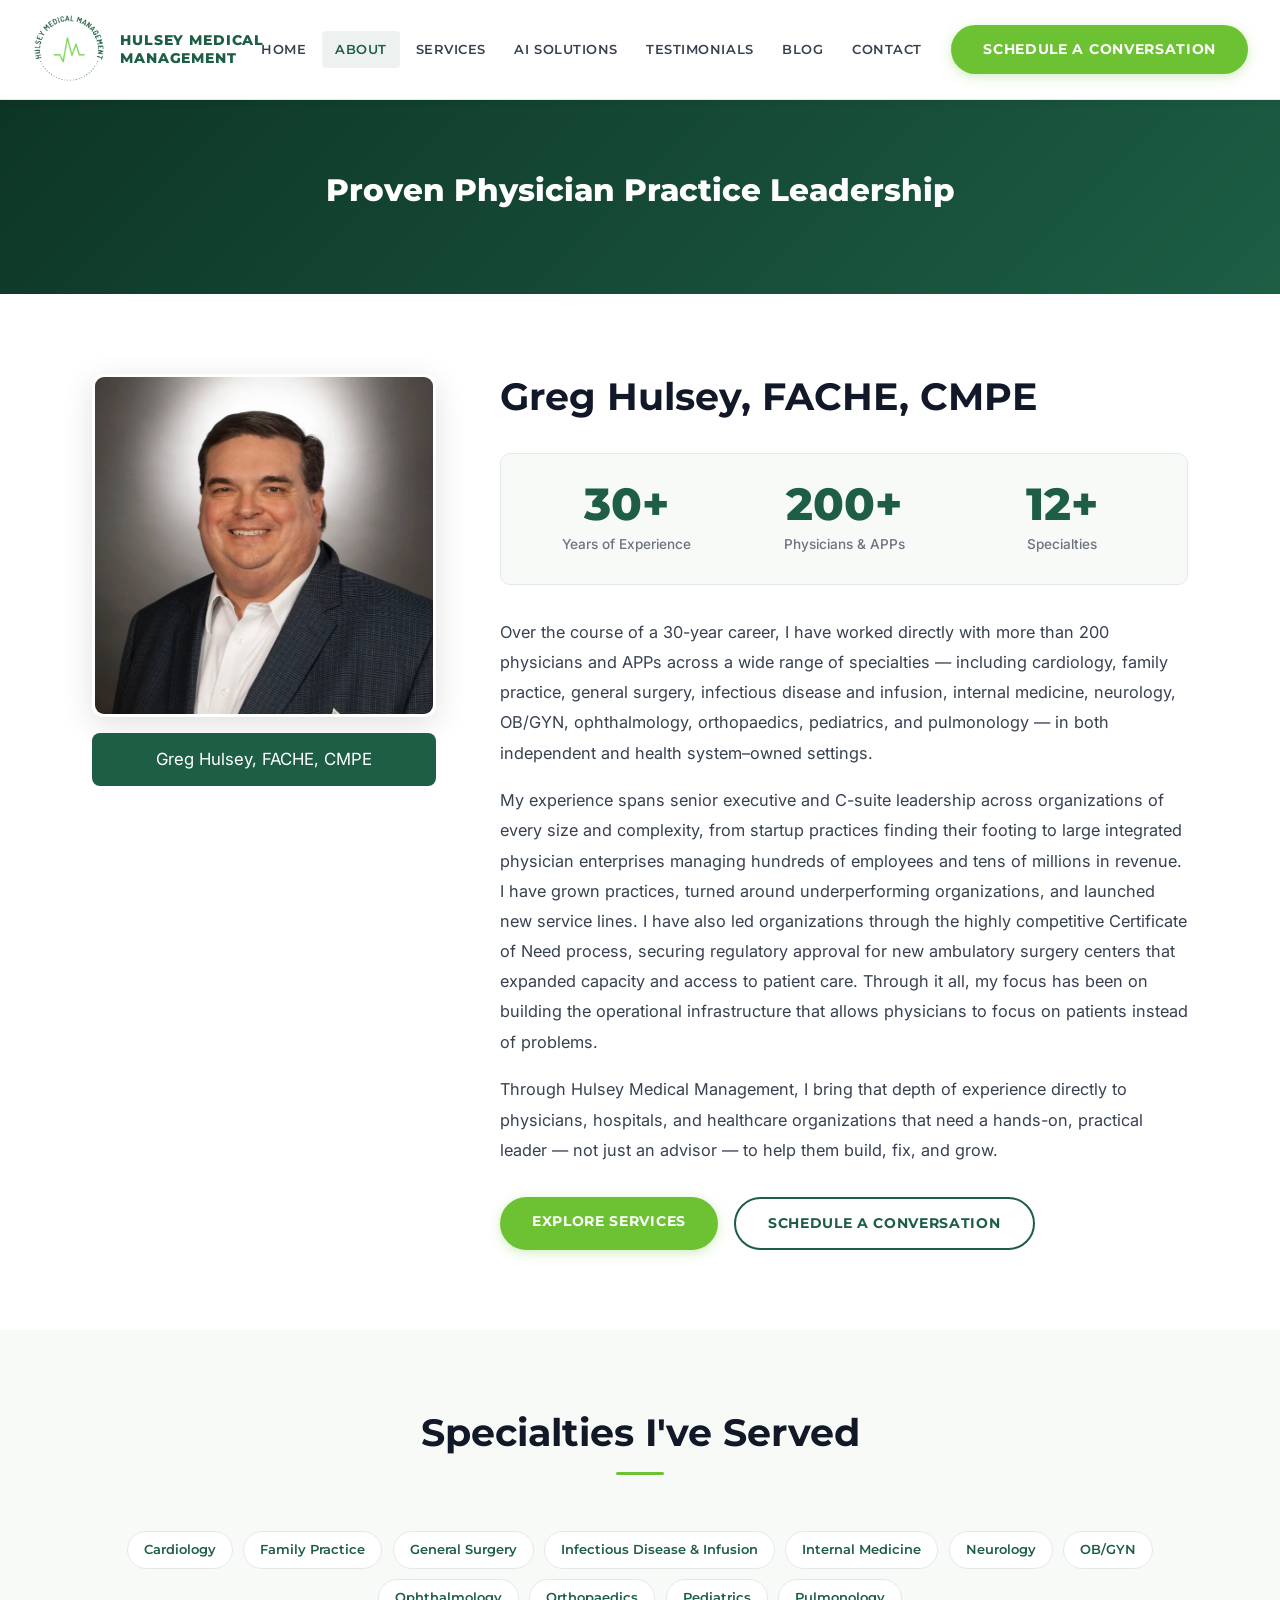
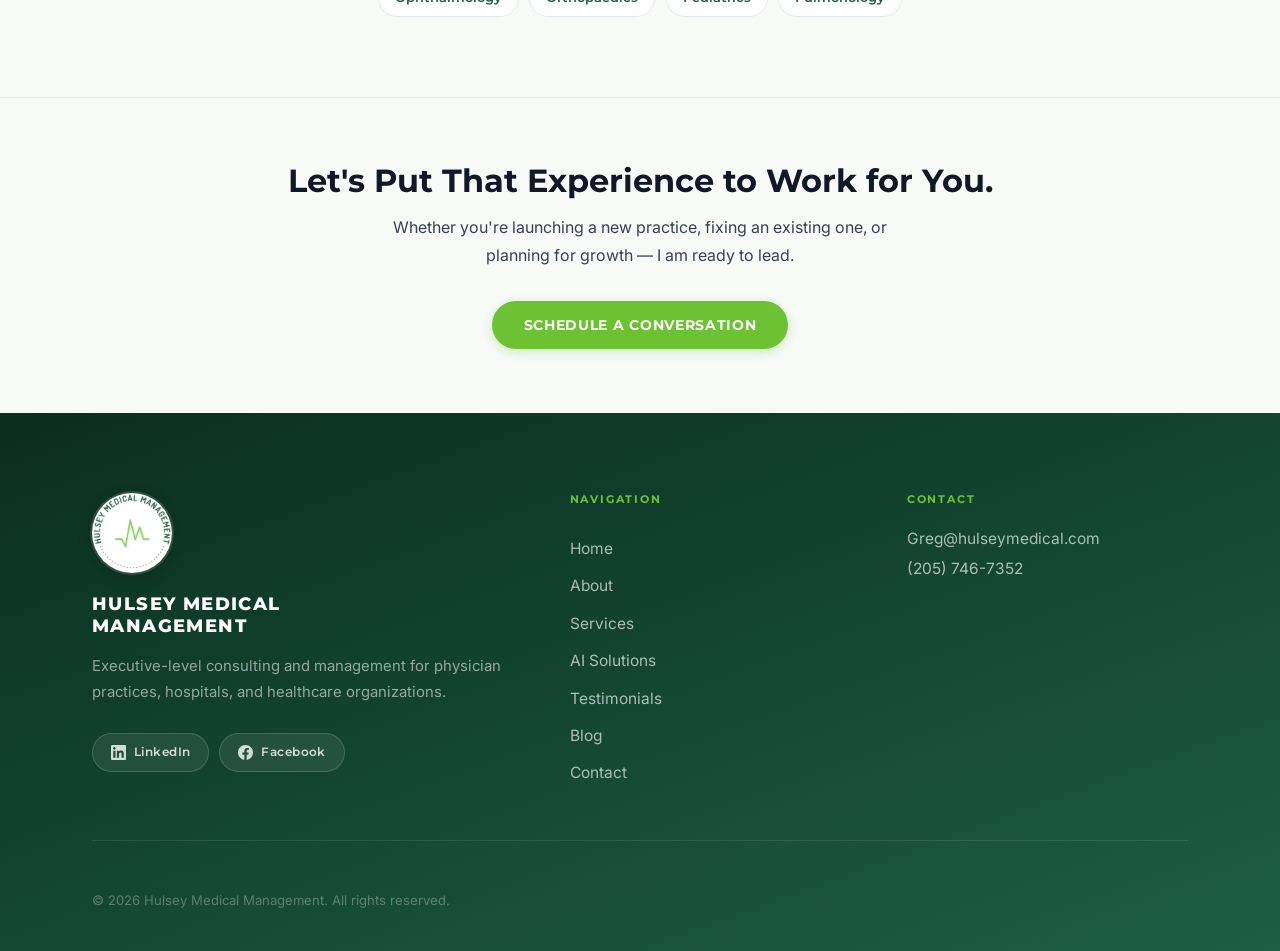
==== commit d530ddea: "Lowercase ambulatory surgery centers; update compliance wording on services page" ====
--- a/about.html
+++ b/about.html
@@ -72,7 +72,7 @@
 
           <p>Over the course of a 30-year career, I have worked directly with more than 200 physicians and APPs across a wide range of specialties — including cardiology, family practice, general surgery, infectious disease and infusion, internal medicine, neurology, OB/GYN, ophthalmology, orthopaedics, pediatrics, and pulmonology — in both independent and health system–owned settings.</p>
 
-          <p>My experience spans senior executive and C-suite leadership across organizations of every size and complexity, from startup practices finding their footing to large integrated physician enterprises managing hundreds of employees and tens of millions in revenue. I have grown practices, turned around underperforming organizations, and launched new service lines. I have also led organizations through the highly competitive Certificate of Need process, securing regulatory approval for new Ambulatory Surgery Centers that expanded capacity and access to patient care. Through it all, my focus has been on building the operational infrastructure that allows physicians to focus on patients instead of problems.</p>
+          <p>My experience spans senior executive and C-suite leadership across organizations of every size and complexity, from startup practices finding their footing to large integrated physician enterprises managing hundreds of employees and tens of millions in revenue. I have grown practices, turned around underperforming organizations, and launched new service lines. I have also led organizations through the highly competitive Certificate of Need process, securing regulatory approval for new ambulatory surgery centers that expanded capacity and access to patient care. Through it all, my focus has been on building the operational infrastructure that allows physicians to focus on patients instead of problems.</p>
 
           <p>Through Hulsey Medical Management, I bring that depth of experience directly to physicians, hospitals, and healthcare organizations that need a hands-on, practical leader — not just an advisor — to help them build, fix, and grow.</p>
 
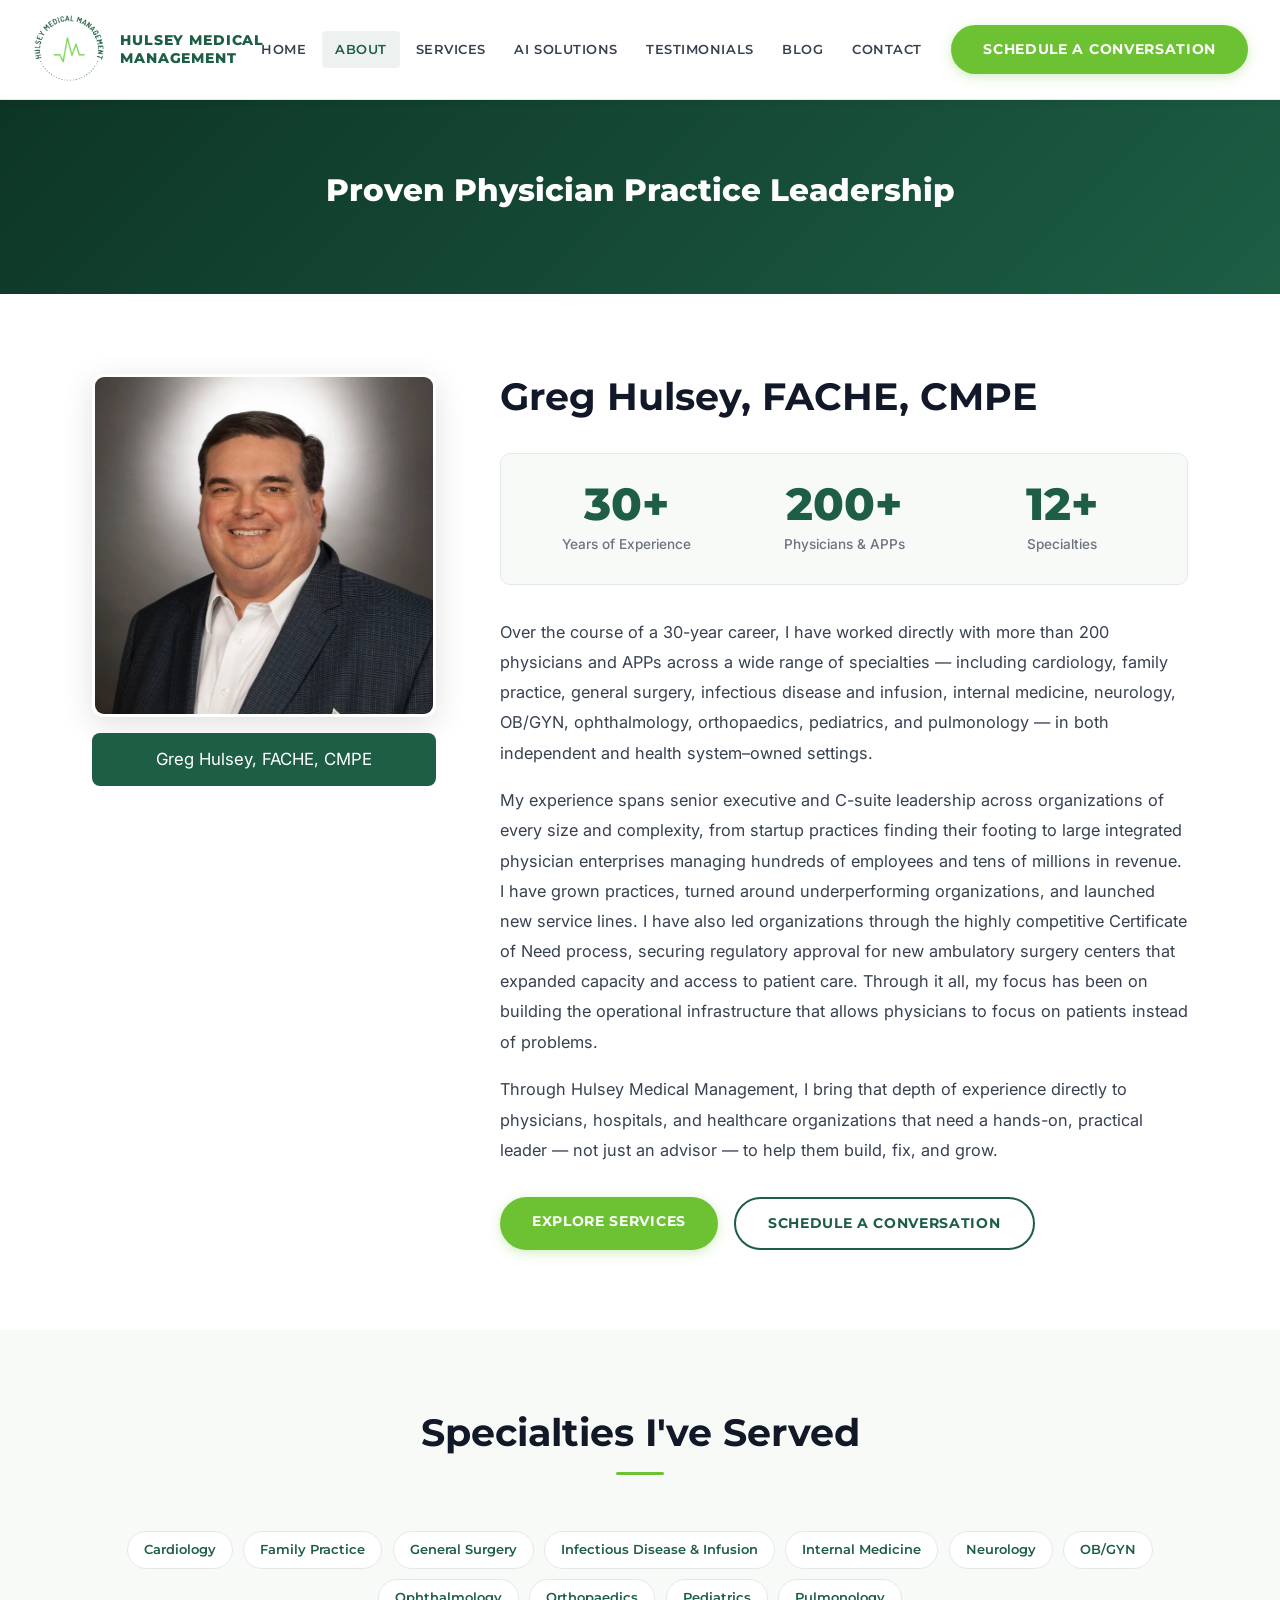
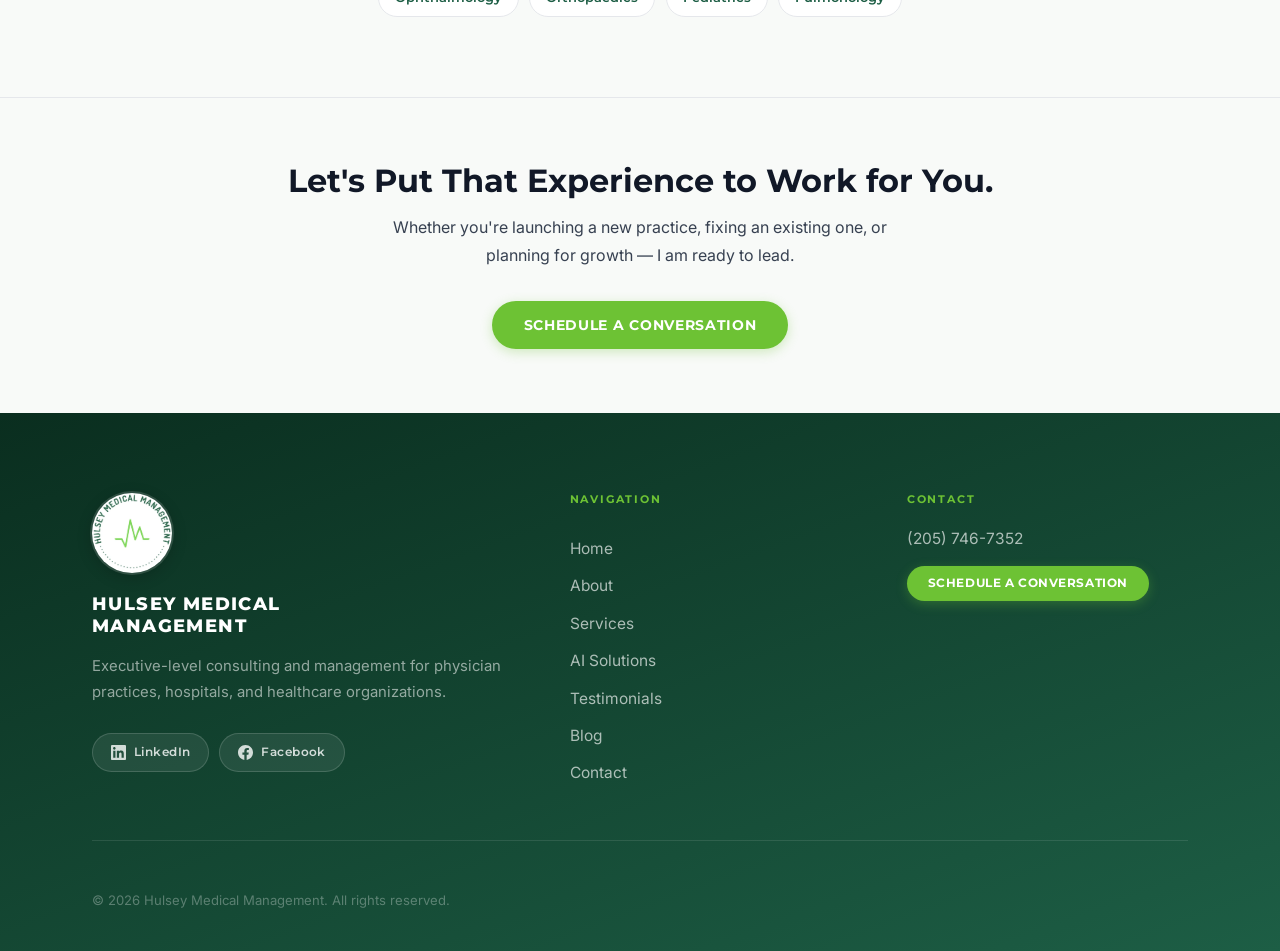
==== commit d7c6e16d: "Replace footer email address with smaller Schedule a Conversation button Removes the personal email " ====
--- a/about.html
+++ b/about.html
@@ -5,7 +5,7 @@
   <meta name="viewport" content="width=device-width, initial-scale=1.0" />
   <title>About Greg Hulsey | Hulsey Medical Management</title>
   <meta name="description" content="30 years of senior executive and C-suite leadership across physician practices of every size and complexity." />
-  <link rel="stylesheet" href="css/styles.css?v=4" />
+  <link rel="stylesheet" href="css/styles.css?v=5" />
 </head>
 <body>
 
@@ -145,8 +145,8 @@
         </div>
         <div class="footer__contact">
           <h4>Contact</h4>
-          <p><a href="mailto:Greg@hulseymedical.com">Greg@hulseymedical.com</a></p>
           <p><a href="tel:+12057467352">(205) 746-7352</a></p>
+          <a href="contact.html" class="btn btn--primary btn--small footer__cta">Schedule a Conversation</a>
         </div>
       </div>
       <div class="footer__bottom">
--- a/css/styles.css
+++ b/css/styles.css
@@ -227,6 +227,10 @@
   transform: translateY(-2px);
   box-shadow: 0 6px 20px rgba(109,194,52,0.4);
 }
+.btn--small {
+  padding: 0.5rem 1.3rem;
+  font-size: 0.72rem;
+}
 .btn--outline {
   background: transparent;
   color: var(--white);
@@ -853,6 +857,8 @@
 .footer__contact p { color: rgba(255,255,255,0.65); font-size: 0.97rem; line-height: 1; margin-bottom: 0.9rem; }
 .footer__contact a { color: rgba(255,255,255,0.65); transition: var(--transition); }
 .footer__contact a:hover { color: var(--lime-green); }
+.footer__contact .btn, .footer__contact .btn:hover { color: var(--white); }
+.footer__cta { display: inline-block; margin-top: 0.3rem; }
 .footer__bottom {
   display: flex; justify-content: space-between; align-items: center; gap: 1rem; flex-wrap: wrap;
 }
